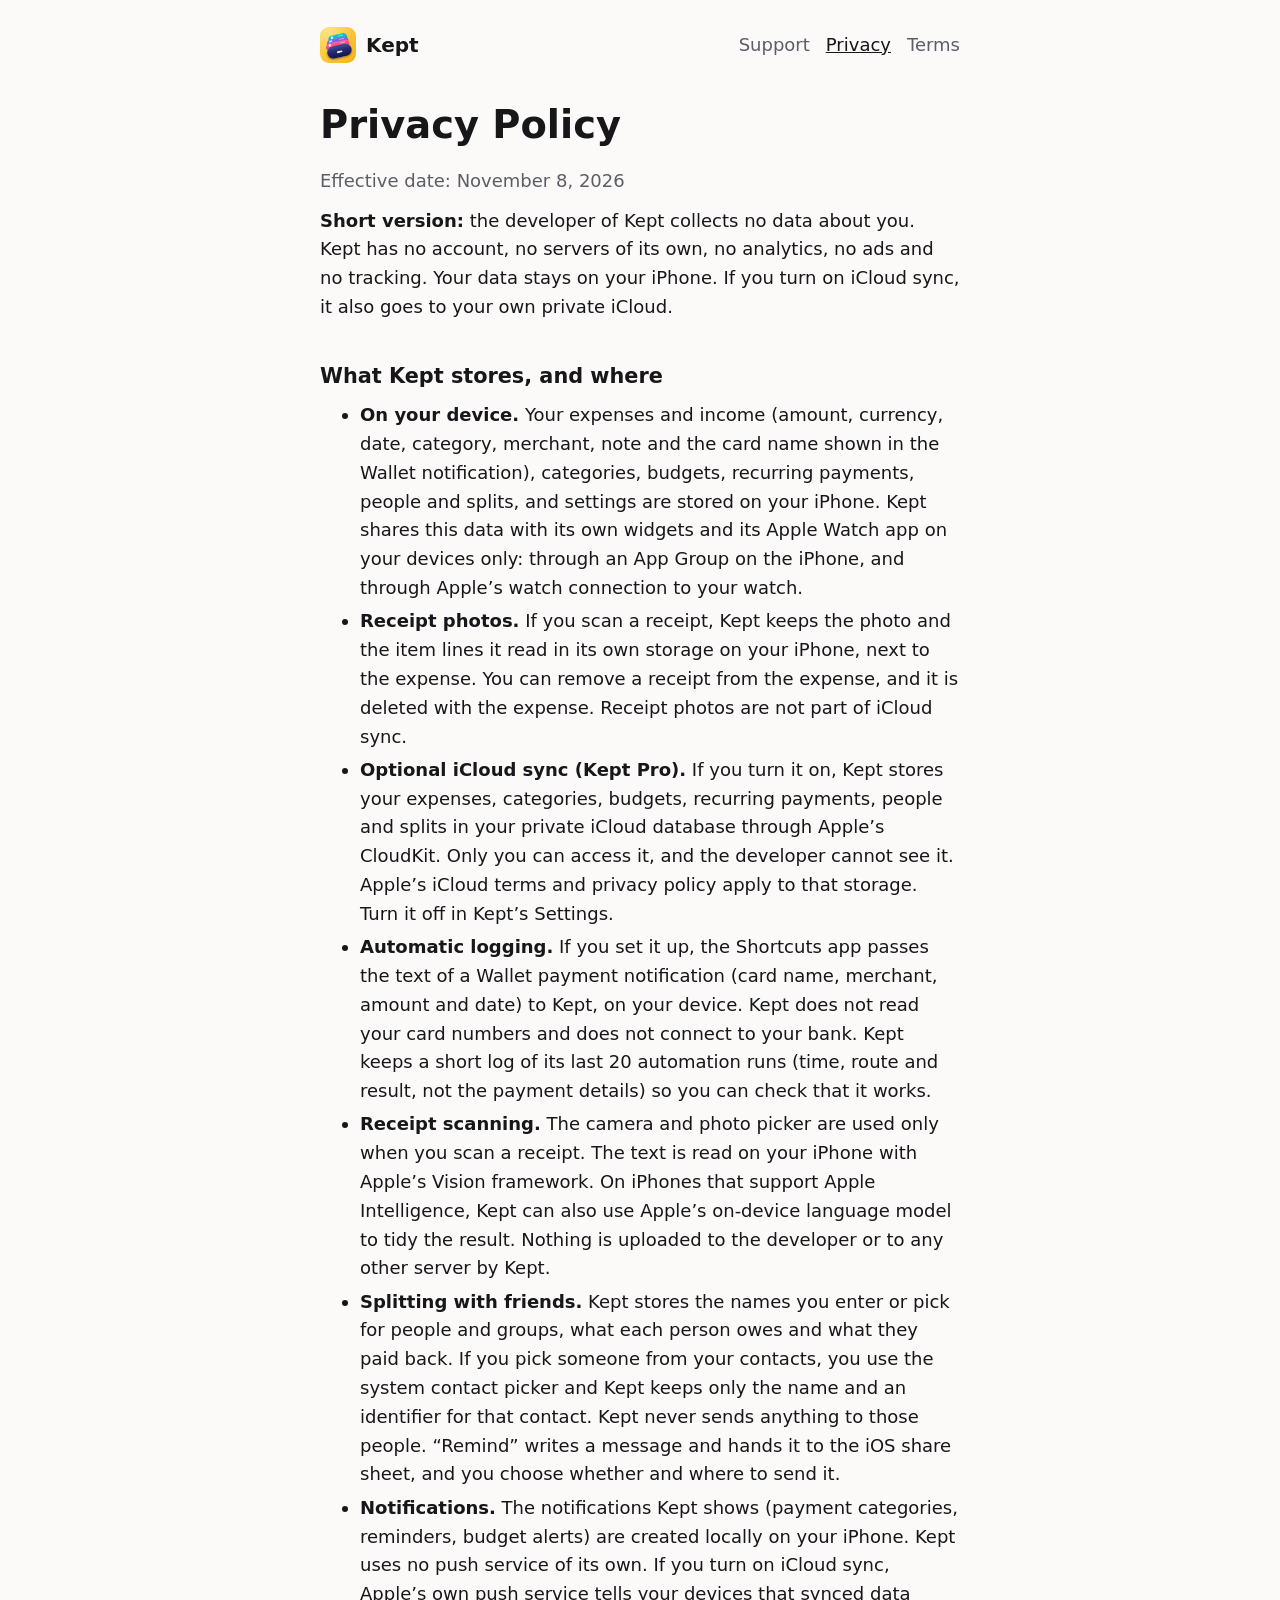
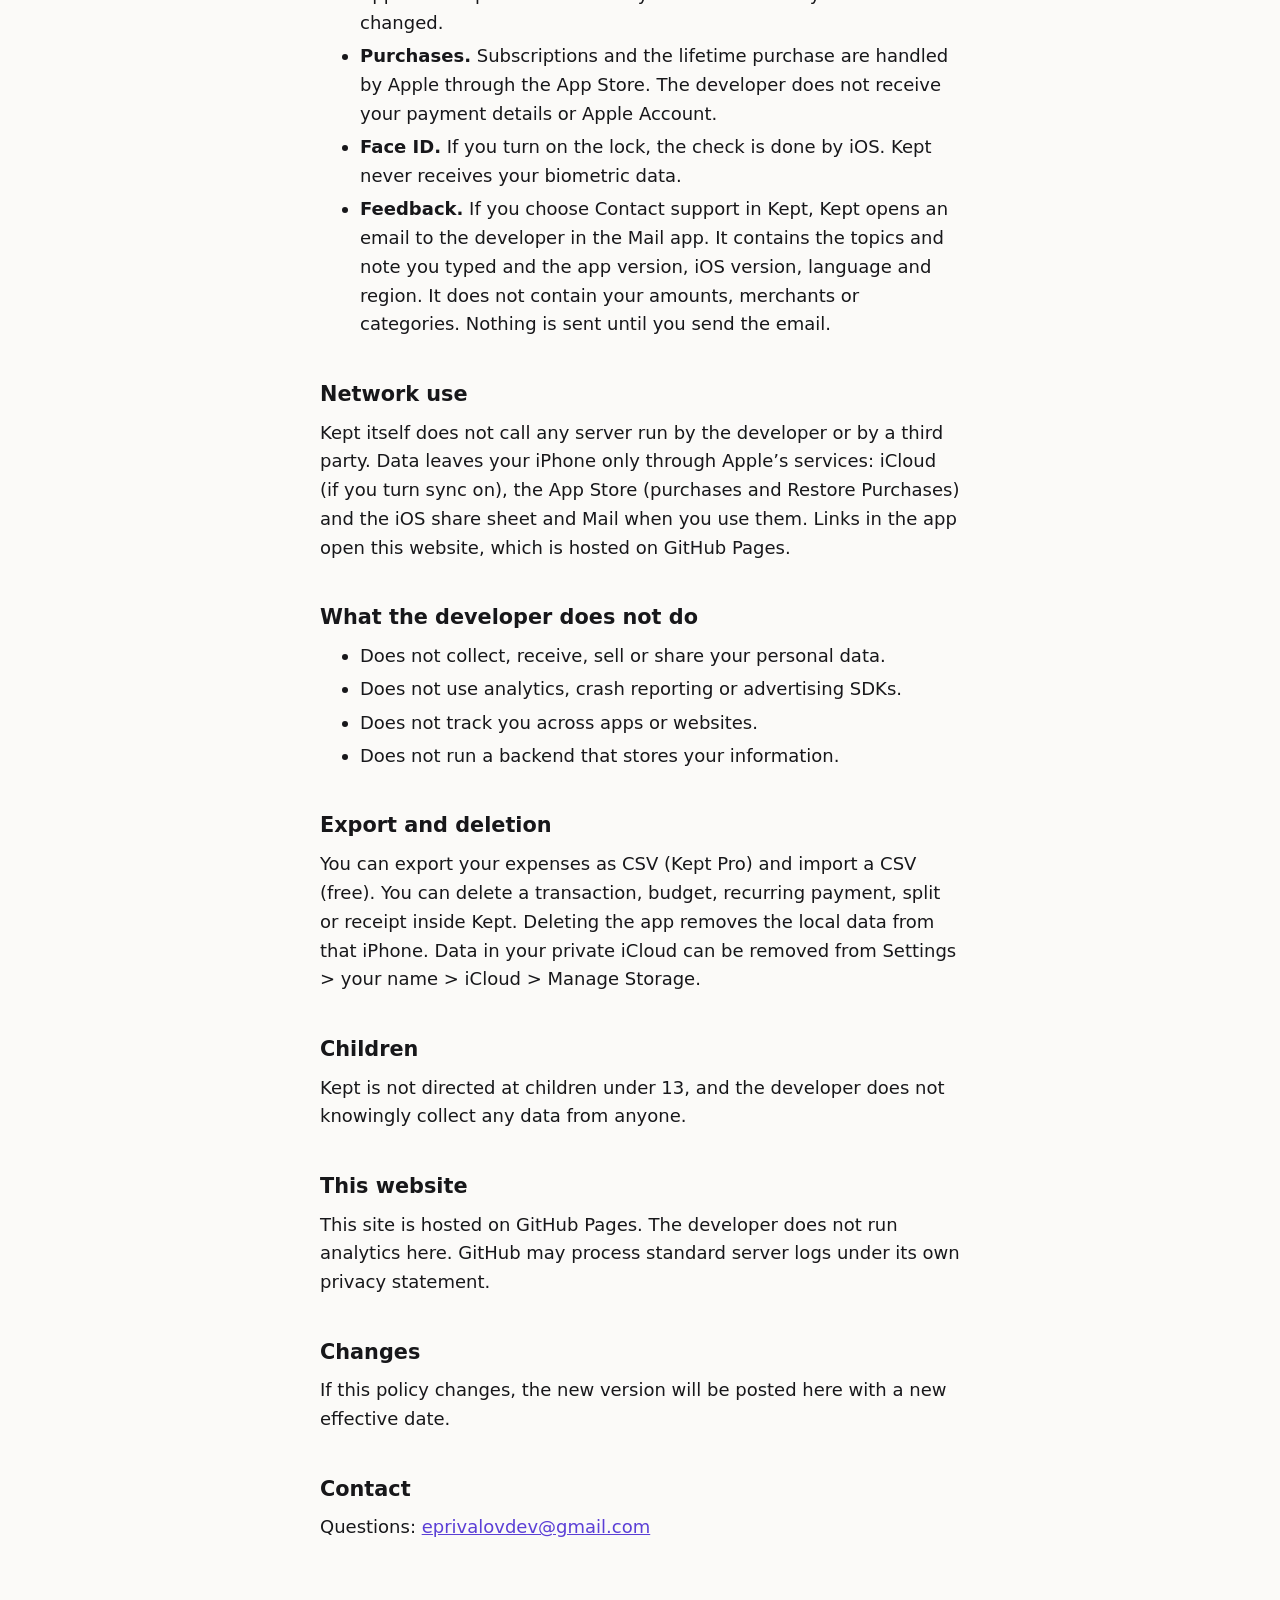
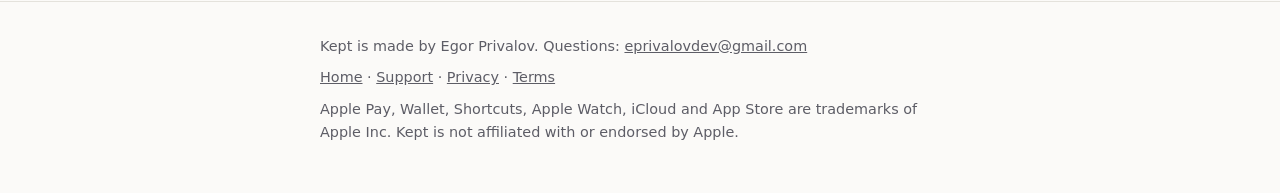
==== privacy.html @ 9fef3630 "Kept website: home, privacy policy, terms of use, support" ====
<!doctype html>
<html lang="en">
<head>
<meta charset="utf-8">
<meta name="viewport" content="width=device-width, initial-scale=1">
<meta name="color-scheme" content="light dark">
<title>Kept Privacy Policy</title>
<meta name="description" content="Kept has no account and no servers. Your data stays on your iPhone, and in your own iCloud only if you turn sync on.">
<link rel="icon" href="icon.png">
<link rel="stylesheet" href="style.css">
</head>
<body>
<a class="skip" href="#main">Skip to content</a>
<header class="site"><div class="wrap">
<a class="brand" href="index.html"><img src="icon.png" alt="" width="36" height="36">Kept</a>
<nav aria-label="Pages"><ul>
<li><a href="support.html">Support</a></li>
<li><a href="privacy.html" aria-current="page">Privacy</a></li>
<li><a href="terms.html">Terms</a></li>
</ul></nav>
</div></header>
<main id="main"><div class="wrap">
<h1>Privacy Policy</h1>
<p class="muted">Effective date: November 8, 2026</p>
<p><strong>Short version:</strong> the developer of Kept collects no data about you. Kept has no account, no servers of its own, no analytics, no ads and no tracking. Your data stays on your iPhone. If you turn on iCloud sync, it also goes to your own private iCloud.</p>

<h2>What Kept stores, and where</h2>
<ul>
<li><strong>On your device.</strong> Your expenses and income (amount, currency, date, category, merchant, note and the card name shown in the Wallet notification), categories, budgets, recurring payments, people and splits, and settings are stored on your iPhone. Kept shares this data with its own widgets and its Apple Watch app on your devices only: through an App Group on the iPhone, and through Apple&rsquo;s watch connection to your watch.</li>
<li><strong>Receipt photos.</strong> If you scan a receipt, Kept keeps the photo and the item lines it read in its own storage on your iPhone, next to the expense. You can remove a receipt from the expense, and it is deleted with the expense. Receipt photos are not part of iCloud sync.</li>
<li><strong>Optional iCloud sync (Kept Pro).</strong> If you turn it on, Kept stores your expenses, categories, budgets, recurring payments, people and splits in your private iCloud database through Apple&rsquo;s CloudKit. Only you can access it, and the developer cannot see it. Apple&rsquo;s iCloud terms and privacy policy apply to that storage. Turn it off in Kept&rsquo;s Settings.</li>
<li><strong>Automatic logging.</strong> If you set it up, the Shortcuts app passes the text of a Wallet payment notification (card name, merchant, amount and date) to Kept, on your device. Kept does not read your card numbers and does not connect to your bank. Kept keeps a short log of its last 20 automation runs (time, route and result, not the payment details) so you can check that it works.</li>
<li><strong>Receipt scanning.</strong> The camera and photo picker are used only when you scan a receipt. The text is read on your iPhone with Apple&rsquo;s Vision framework. On iPhones that support Apple Intelligence, Kept can also use Apple&rsquo;s on-device language model to tidy the result. Nothing is uploaded to the developer or to any other server by Kept.</li>
<li><strong>Splitting with friends.</strong> Kept stores the names you enter or pick for people and groups, what each person owes and what they paid back. If you pick someone from your contacts, you use the system contact picker and Kept keeps only the name and an identifier for that contact. Kept never sends anything to those people. &ldquo;Remind&rdquo; writes a message and hands it to the iOS share sheet, and you choose whether and where to send it.</li>
<li><strong>Notifications.</strong> The notifications Kept shows (payment categories, reminders, budget alerts) are created locally on your iPhone. Kept uses no push service of its own. If you turn on iCloud sync, Apple&rsquo;s own push service tells your devices that synced data changed.</li>
<li><strong>Purchases.</strong> Subscriptions and the lifetime purchase are handled by Apple through the App Store. The developer does not receive your payment details or Apple Account.</li>
<li><strong>Face ID.</strong> If you turn on the lock, the check is done by iOS. Kept never receives your biometric data.</li>
<li><strong>Feedback.</strong> If you choose Contact support in Kept, Kept opens an email to the developer in the Mail app. It contains the topics and note you typed and the app version, iOS version, language and region. It does not contain your amounts, merchants or categories. Nothing is sent until you send the email.</li>
</ul>

<h2>Network use</h2>
<p>Kept itself does not call any server run by the developer or by a third party. Data leaves your iPhone only through Apple&rsquo;s services: iCloud (if you turn sync on), the App Store (purchases and Restore Purchases) and the iOS share sheet and Mail when you use them. Links in the app open this website, which is hosted on GitHub Pages.</p>

<h2>What the developer does not do</h2>
<ul>
<li>Does not collect, receive, sell or share your personal data.</li>
<li>Does not use analytics, crash reporting or advertising SDKs.</li>
<li>Does not track you across apps or websites.</li>
<li>Does not run a backend that stores your information.</li>
</ul>

<h2>Export and deletion</h2>
<p>You can export your expenses as CSV (Kept Pro) and import a CSV (free). You can delete a transaction, budget, recurring payment, split or receipt inside Kept. Deleting the app removes the local data from that iPhone. Data in your private iCloud can be removed from Settings &gt; your name &gt; iCloud &gt; Manage Storage.</p>

<h2>Children</h2>
<p>Kept is not directed at children under 13, and the developer does not knowingly collect any data from anyone.</p>

<h2>This website</h2>
<p>This site is hosted on GitHub Pages. The developer does not run analytics here. GitHub may process standard server logs under its own privacy statement.</p>

<h2>Changes</h2>
<p>If this policy changes, the new version will be posted here with a new effective date.</p>

<h2>Contact</h2>
<p>Questions: <a href="mailto:eprivalovdev@gmail.com">eprivalovdev@gmail.com</a></p>
</div></main>
<footer><div class="wrap">
<p>Kept is made by Egor Privalov. Questions: <a href="mailto:eprivalovdev@gmail.com">eprivalovdev@gmail.com</a></p>
<p><a href="index.html">Home</a> · <a href="support.html">Support</a> · <a href="privacy.html">Privacy</a> · <a href="terms.html">Terms</a></p>
<p>Apple Pay, Wallet, Shortcuts, Apple Watch, iCloud and App Store are trademarks of Apple Inc. Kept is not affiliated with or endorsed by Apple.</p>
</div></footer>
</body>
</html>
---- style.css ----
:root{--bg:#fbfaf8;--fg:#17171a;--muted:#5d5d66;--card:#fff;--line:#e4e2dc;--accent:#5b3fd6;--accent-fg:#fff}
@media (prefers-color-scheme:dark){:root{--bg:#0b0b0d;--fg:#f2f2f4;--muted:#a3a3ad;--card:#16161a;--line:#2a2a31;--accent:#a794ff;--accent-fg:#0b0b0d}}
*{box-sizing:border-box}
html{-webkit-text-size-adjust:100%}
body{margin:0;background:var(--bg);color:var(--fg);font:17px/1.6 ui-rounded,"SF Pro Rounded",system-ui,-apple-system,"Segoe UI",sans-serif}
.wrap{max-width:42rem;margin:0 auto;padding:0 16px}
header.site{padding:20px 0 8px}
header.site .wrap{display:flex;flex-wrap:wrap;align-items:center;justify-content:space-between;gap:12px}
.brand{display:flex;align-items:center;gap:10px;font-weight:800;font-size:1.25rem;color:var(--fg);text-decoration:none}
.brand img{width:36px;height:36px;border-radius:9px}
nav ul{list-style:none;margin:0;padding:0;display:flex;flex-wrap:wrap;gap:4px 16px}
nav a{color:var(--muted);text-decoration:none;padding:6px 0;display:inline-block}
nav a:hover,nav a[aria-current="page"]{color:var(--fg);text-decoration:underline}
main{padding:24px 0 48px}
h1{font-size:2rem;line-height:1.2;font-weight:800;margin:0 0 .5em}
h2{font-size:1.3rem;line-height:1.3;margin:2em 0 .4em}
h3{font-size:1.05rem;margin:1.4em 0 .3em}
p,ul,ol{margin:.6em 0}
li{margin:.25em 0}
a{color:var(--accent)}
a:focus-visible,.badge:focus-visible{outline:3px solid var(--accent);outline-offset:3px;border-radius:6px}
.muted{color:var(--muted)}
.hero{text-align:center;padding:24px 0 8px}
.hero img{width:120px;height:120px;border-radius:27px;box-shadow:0 8px 28px rgba(0,0,0,.18)}
.hero h1{font-size:2.4rem;margin-top:20px}
.lead{font-size:1.2rem;color:var(--muted);max-width:30rem;margin:0 auto 24px}
.badge{display:inline-block;background:var(--fg);color:var(--bg);padding:12px 22px;border-radius:14px;font-weight:700;text-decoration:none}
.card{background:var(--card);border:1px solid var(--line);border-radius:16px;padding:4px 18px 14px;margin:16px 0}
.card h2{margin-top:.9em}
details{background:var(--card);border:1px solid var(--line);border-radius:14px;padding:0 16px;margin:10px 0}
summary{cursor:pointer;font-weight:700;padding:14px 0;min-height:44px}
details[open] summary{border-bottom:1px solid var(--line);margin-bottom:8px}
table{border-collapse:collapse;width:100%;margin:.8em 0}
th,td{text-align:left;padding:10px 8px;border-bottom:1px solid var(--line);vertical-align:top}
footer{border-top:1px solid var(--line);padding:24px 0 40px;color:var(--muted);font-size:.9rem}
footer a{color:var(--muted)}
.skip{position:absolute;left:-999px}
.skip:focus{left:16px;top:8px;background:var(--card);padding:8px 12px;border-radius:8px;z-index:9}
@media (min-width:640px){body{font-size:18px}h1{font-size:2.4rem}.hero h1{font-size:3rem}}
@media (prefers-reduced-motion:no-preference){a,.badge{transition:opacity .15s}.badge:hover{opacity:.85}}
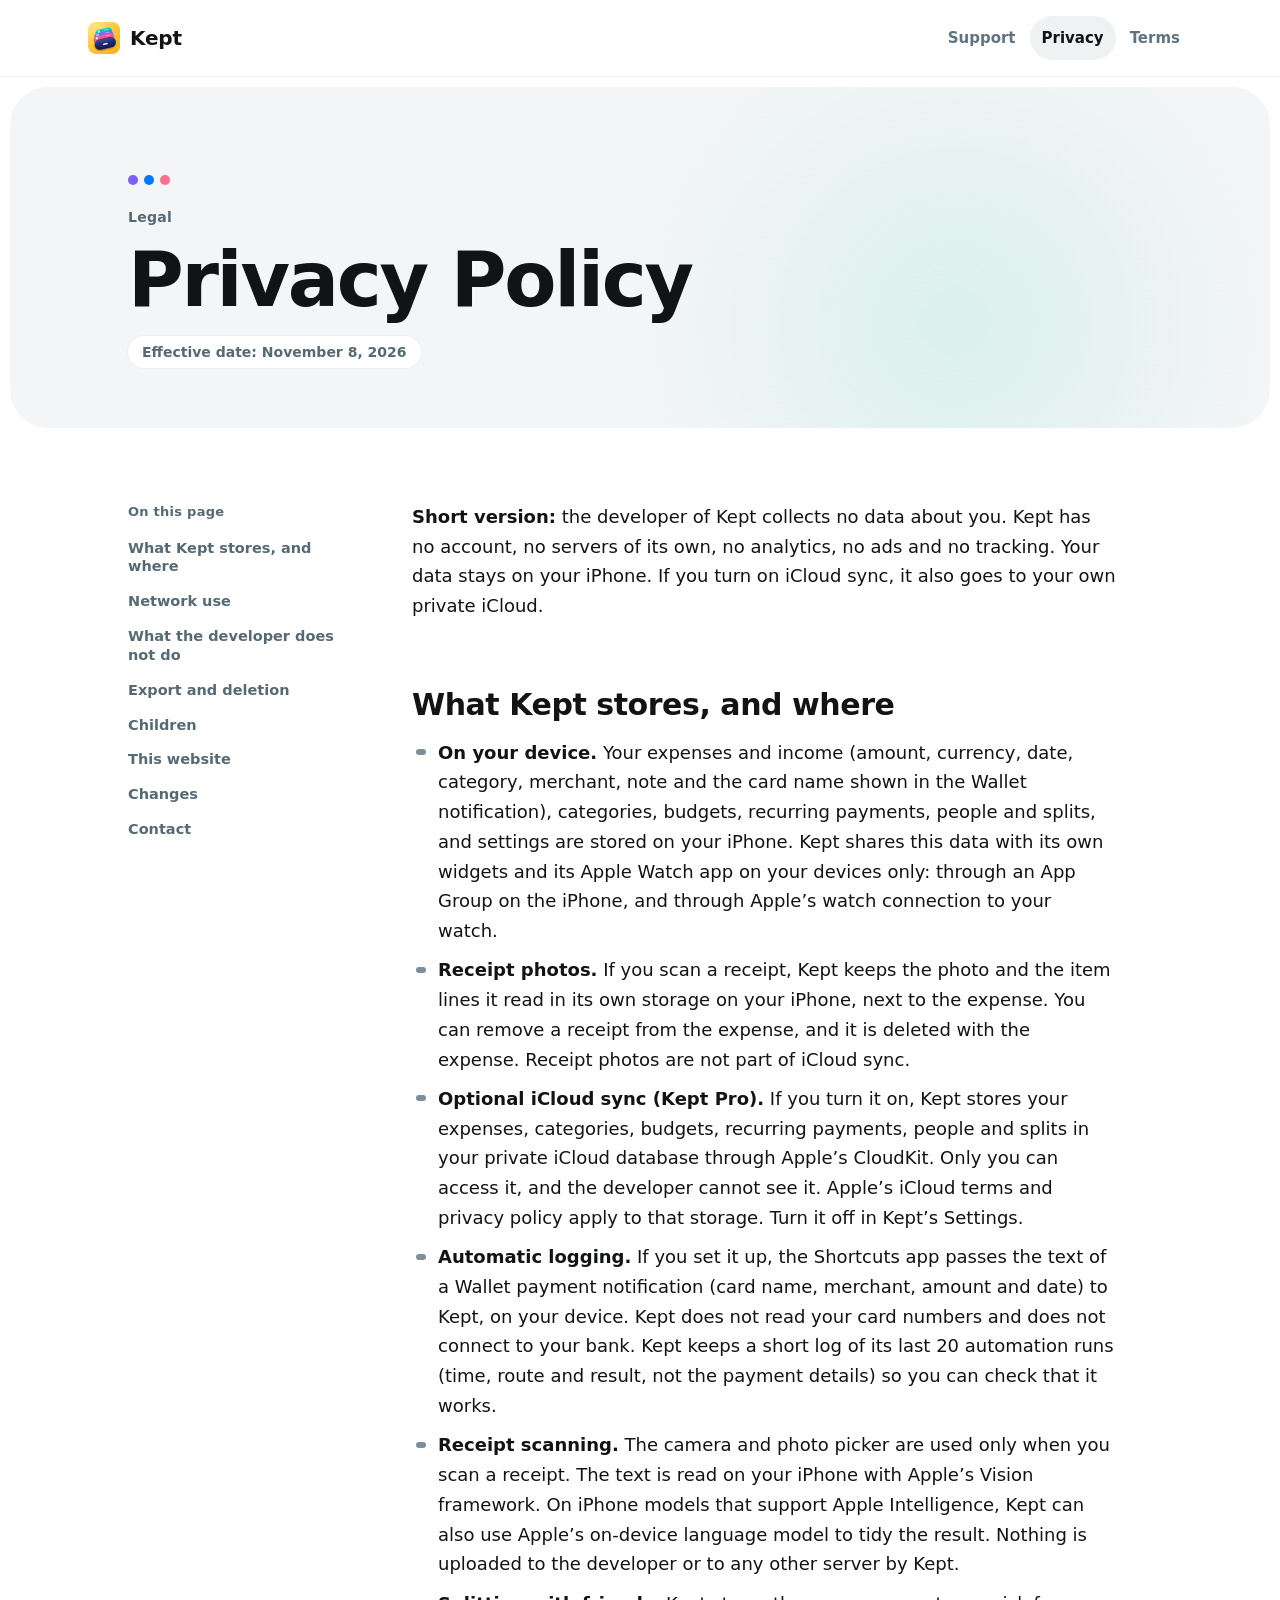
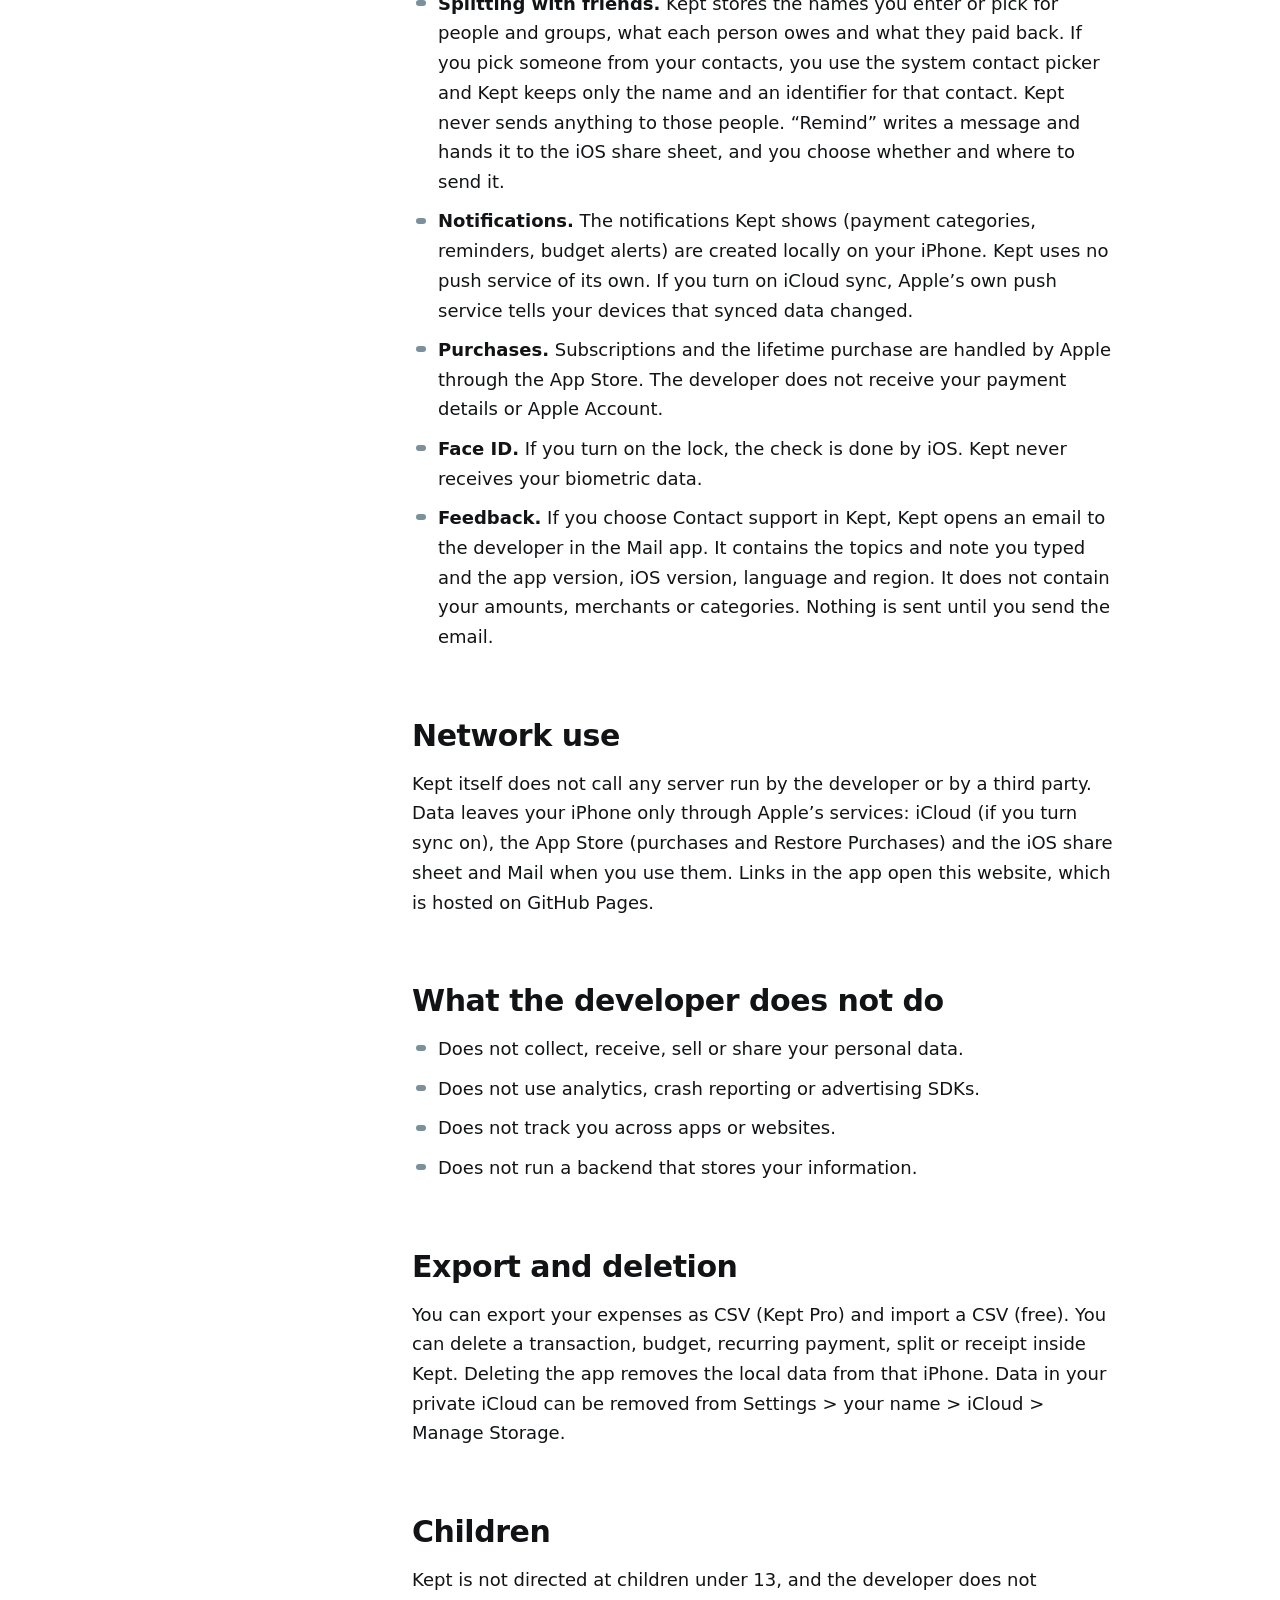
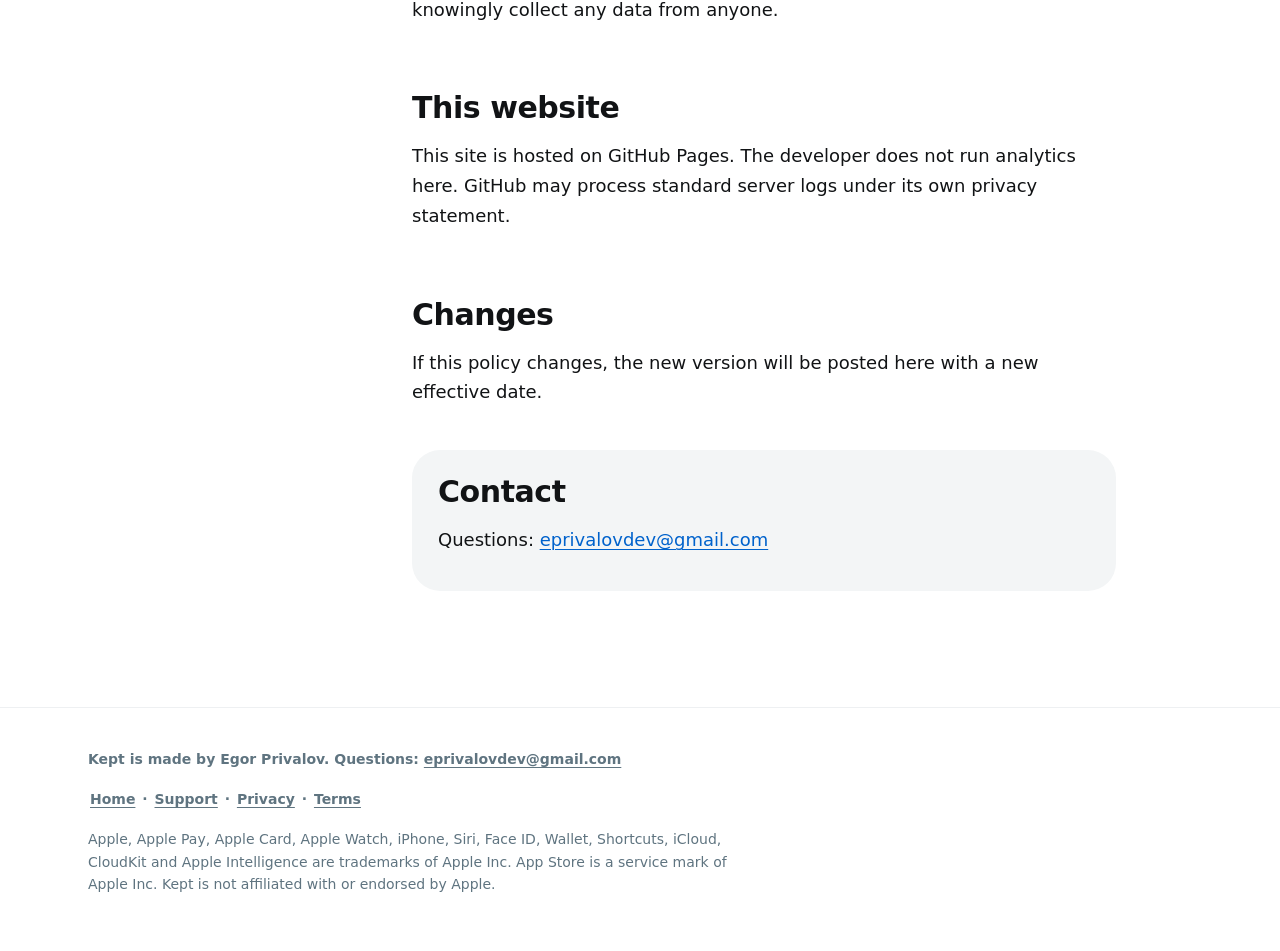
==== commit 9e8e738e: "Kept website v2: new home page (live demo phone, interactive chip field, morphing headline), restyle" ====
--- a/privacy.html
+++ b/privacy.html
@@ -4,33 +4,68 @@
 <meta charset="utf-8">
 <meta name="viewport" content="width=device-width, initial-scale=1">
 <meta name="color-scheme" content="light dark">
+<meta name="theme-color" content="#FFFFFF" media="(prefers-color-scheme: light)">
+<meta name="theme-color" content="#080A0B" media="(prefers-color-scheme: dark)">
 <title>Kept Privacy Policy</title>
 <meta name="description" content="Kept has no account and no servers. Your data stays on your iPhone, and in your own iCloud only if you turn sync on.">
-<link rel="icon" href="icon.png">
+<link rel="canonical" href="https://eprivalovdev.github.io/kept-app/privacy.html">
+<meta property="og:type" content="website">
+<meta property="og:site_name" content="Kept">
+<meta property="og:title" content="Kept Privacy Policy">
+<meta property="og:description" content="Kept has no account and no servers. Your data stays on your iPhone, and in your own iCloud only if you turn sync on.">
+<meta property="og:url" content="https://eprivalovdev.github.io/kept-app/privacy.html">
+<meta property="og:image" content="https://eprivalovdev.github.io/kept-app/og.jpg">
+<meta property="og:image:width" content="1200">
+<meta property="og:image:height" content="630">
+<meta property="og:image:alt" content="The Kept app icon and the words Pay. Tap. Kept. on a dark background with floating category chips.">
+<meta name="twitter:card" content="summary_large_image">
+<link rel="icon" href="img/icon/favicon-rounded-32.png" sizes="32x32" type="image/png">
+<link rel="icon" href="img/icon/favicon-rounded-64.png" sizes="64x64" type="image/png">
+<link rel="apple-touch-icon" href="img/icon/apple-touch-icon.png">
 <link rel="stylesheet" href="style.css">
 </head>
-<body>
+<body class="doc-page">
 <a class="skip" href="#main">Skip to content</a>
-<header class="site"><div class="wrap">
-<a class="brand" href="index.html"><img src="icon.png" alt="" width="36" height="36">Kept</a>
-<nav aria-label="Pages"><ul>
+<header class="site site-page">
+  <div class="wrap site-row">
+    <a class="brand" href="index.html"><picture><source srcset="img/icon/icon-dark-rounded-64.png" media="(prefers-color-scheme: dark)"><img src="img/icon/icon-rounded-64.png" alt="" width="32" height="32"></picture>Kept</a>
+    <nav aria-label="Pages"><ul>
 <li><a href="support.html">Support</a></li>
 <li><a href="privacy.html" aria-current="page">Privacy</a></li>
 <li><a href="terms.html">Terms</a></li>
 </ul></nav>
-</div></header>
-<main id="main"><div class="wrap">
-<h1>Privacy Policy</h1>
-<p class="muted">Effective date: November 8, 2026</p>
+  </div>
+</header>
+<main id="main">
+<div class="doc-head">
+  <div class="wrap">
+    <div class="doc-dots" aria-hidden="true"><i style="--c:#805FF8"></i><i style="--c:#007AFF"></i><i style="--c:#FD6F8E"></i></div>
+    <p class="eyebrow">Legal</p>
+    <h1>Privacy Policy</h1>
+<p class="doc-meta">Effective date: November 8, 2026</p>
+  </div>
+</div>
+<div class="wrap doc-body">
+<nav class="toc" aria-label="On this page"><p>On this page</p><ol>
+<li><a href="#what-kept-stores-and-where">What Kept stores, and where</a></li>
+<li><a href="#network-use">Network use</a></li>
+<li><a href="#what-the-developer-does-not-do">What the developer does not do</a></li>
+<li><a href="#export-and-deletion">Export and deletion</a></li>
+<li><a href="#children">Children</a></li>
+<li><a href="#this-website">This website</a></li>
+<li><a href="#changes">Changes</a></li>
+<li><a href="#contact">Contact</a></li>
+</ol></nav>
+<article class="doc">
 <p><strong>Short version:</strong> the developer of Kept collects no data about you. Kept has no account, no servers of its own, no analytics, no ads and no tracking. Your data stays on your iPhone. If you turn on iCloud sync, it also goes to your own private iCloud.</p>
 
-<h2>What Kept stores, and where</h2>
+<h2 id="what-kept-stores-and-where">What Kept stores, and where</h2>
 <ul>
 <li><strong>On your device.</strong> Your expenses and income (amount, currency, date, category, merchant, note and the card name shown in the Wallet notification), categories, budgets, recurring payments, people and splits, and settings are stored on your iPhone. Kept shares this data with its own widgets and its Apple Watch app on your devices only: through an App Group on the iPhone, and through Apple&rsquo;s watch connection to your watch.</li>
 <li><strong>Receipt photos.</strong> If you scan a receipt, Kept keeps the photo and the item lines it read in its own storage on your iPhone, next to the expense. You can remove a receipt from the expense, and it is deleted with the expense. Receipt photos are not part of iCloud sync.</li>
 <li><strong>Optional iCloud sync (Kept Pro).</strong> If you turn it on, Kept stores your expenses, categories, budgets, recurring payments, people and splits in your private iCloud database through Apple&rsquo;s CloudKit. Only you can access it, and the developer cannot see it. Apple&rsquo;s iCloud terms and privacy policy apply to that storage. Turn it off in Kept&rsquo;s Settings.</li>
 <li><strong>Automatic logging.</strong> If you set it up, the Shortcuts app passes the text of a Wallet payment notification (card name, merchant, amount and date) to Kept, on your device. Kept does not read your card numbers and does not connect to your bank. Kept keeps a short log of its last 20 automation runs (time, route and result, not the payment details) so you can check that it works.</li>
-<li><strong>Receipt scanning.</strong> The camera and photo picker are used only when you scan a receipt. The text is read on your iPhone with Apple&rsquo;s Vision framework. On iPhones that support Apple Intelligence, Kept can also use Apple&rsquo;s on-device language model to tidy the result. Nothing is uploaded to the developer or to any other server by Kept.</li>
+<li><strong>Receipt scanning.</strong> The camera and photo picker are used only when you scan a receipt. The text is read on your iPhone with Apple&rsquo;s Vision framework. On iPhone models that support Apple Intelligence, Kept can also use Apple&rsquo;s on-device language model to tidy the result. Nothing is uploaded to the developer or to any other server by Kept.</li>
 <li><strong>Splitting with friends.</strong> Kept stores the names you enter or pick for people and groups, what each person owes and what they paid back. If you pick someone from your contacts, you use the system contact picker and Kept keeps only the name and an identifier for that contact. Kept never sends anything to those people. &ldquo;Remind&rdquo; writes a message and hands it to the iOS share sheet, and you choose whether and where to send it.</li>
 <li><strong>Notifications.</strong> The notifications Kept shows (payment categories, reminders, budget alerts) are created locally on your iPhone. Kept uses no push service of its own. If you turn on iCloud sync, Apple&rsquo;s own push service tells your devices that synced data changed.</li>
 <li><strong>Purchases.</strong> Subscriptions and the lifetime purchase are handled by Apple through the App Store. The developer does not receive your payment details or Apple Account.</li>
@@ -38,10 +73,10 @@
 <li><strong>Feedback.</strong> If you choose Contact support in Kept, Kept opens an email to the developer in the Mail app. It contains the topics and note you typed and the app version, iOS version, language and region. It does not contain your amounts, merchants or categories. Nothing is sent until you send the email.</li>
 </ul>
 
-<h2>Network use</h2>
+<h2 id="network-use">Network use</h2>
 <p>Kept itself does not call any server run by the developer or by a third party. Data leaves your iPhone only through Apple&rsquo;s services: iCloud (if you turn sync on), the App Store (purchases and Restore Purchases) and the iOS share sheet and Mail when you use them. Links in the app open this website, which is hosted on GitHub Pages.</p>
 
-<h2>What the developer does not do</h2>
+<h2 id="what-the-developer-does-not-do">What the developer does not do</h2>
 <ul>
 <li>Does not collect, receive, sell or share your personal data.</li>
 <li>Does not use analytics, crash reporting or advertising SDKs.</li>
@@ -49,25 +84,31 @@
 <li>Does not run a backend that stores your information.</li>
 </ul>
 
-<h2>Export and deletion</h2>
+<h2 id="export-and-deletion">Export and deletion</h2>
 <p>You can export your expenses as CSV (Kept Pro) and import a CSV (free). You can delete a transaction, budget, recurring payment, split or receipt inside Kept. Deleting the app removes the local data from that iPhone. Data in your private iCloud can be removed from Settings &gt; your name &gt; iCloud &gt; Manage Storage.</p>
 
-<h2>Children</h2>
+<h2 id="children">Children</h2>
 <p>Kept is not directed at children under 13, and the developer does not knowingly collect any data from anyone.</p>
 
-<h2>This website</h2>
+<h2 id="this-website">This website</h2>
 <p>This site is hosted on GitHub Pages. The developer does not run analytics here. GitHub may process standard server logs under its own privacy statement.</p>
 
-<h2>Changes</h2>
+<h2 id="changes">Changes</h2>
 <p>If this policy changes, the new version will be posted here with a new effective date.</p>
 
-<h2>Contact</h2>
+<section class="doc-contact" aria-labelledby="contact">
+<h2 id="contact">Contact</h2>
 <p>Questions: <a href="mailto:eprivalovdev@gmail.com">eprivalovdev@gmail.com</a></p>
-</div></main>
-<footer><div class="wrap">
-<p>Kept is made by Egor Privalov. Questions: <a href="mailto:eprivalovdev@gmail.com">eprivalovdev@gmail.com</a></p>
-<p><a href="index.html">Home</a> · <a href="support.html">Support</a> · <a href="privacy.html">Privacy</a> · <a href="terms.html">Terms</a></p>
-<p>Apple Pay, Wallet, Shortcuts, Apple Watch, iCloud and App Store are trademarks of Apple Inc. Kept is not affiliated with or endorsed by Apple.</p>
-</div></footer>
+</section>
+</article>
+</div>
+</main>
+<footer class="site-foot">
+  <div class="wrap">
+    <p>Kept is made by Egor Privalov. Questions: <a href="mailto:eprivalovdev@gmail.com">eprivalovdev@gmail.com</a></p>
+    <p class="foot-links"><a href="index.html">Home</a> · <a href="support.html">Support</a> · <a href="privacy.html">Privacy</a> · <a href="terms.html">Terms</a></p>
+    <p class="tm">Apple, Apple Pay, Apple Card, Apple Watch, iPhone, Siri, Face ID, Wallet, Shortcuts, iCloud, CloudKit and Apple Intelligence are trademarks of Apple Inc. App Store is a service mark of Apple Inc. Kept is not affiliated with or endorsed by Apple.</p>
+  </div>
+</footer>
 </body>
 </html>
--- a/style.css
+++ b/style.css
@@ -1,40 +1,732 @@
-:root{--bg:#fbfaf8;--fg:#17171a;--muted:#5d5d66;--card:#fff;--line:#e4e2dc;--accent:#5b3fd6;--accent-fg:#fff}
-@media (prefers-color-scheme:dark){:root{--bg:#0b0b0d;--fg:#f2f2f4;--muted:#a3a3ad;--card:#16161a;--line:#2a2a31;--accent:#a794ff;--accent-fg:#0b0b0d}}
-*{box-sizing:border-box}
-html{-webkit-text-size-adjust:100%}
-body{margin:0;background:var(--bg);color:var(--fg);font:17px/1.6 ui-rounded,"SF Pro Rounded",system-ui,-apple-system,"Segoe UI",sans-serif}
-.wrap{max-width:42rem;margin:0 auto;padding:0 16px}
-header.site{padding:20px 0 8px}
-header.site .wrap{display:flex;flex-wrap:wrap;align-items:center;justify-content:space-between;gap:12px}
-.brand{display:flex;align-items:center;gap:10px;font-weight:800;font-size:1.25rem;color:var(--fg);text-decoration:none}
-.brand img{width:36px;height:36px;border-radius:9px}
-nav ul{list-style:none;margin:0;padding:0;display:flex;flex-wrap:wrap;gap:4px 16px}
-nav a{color:var(--muted);text-decoration:none;padding:6px 0;display:inline-block}
-nav a:hover,nav a[aria-current="page"]{color:var(--fg);text-decoration:underline}
-main{padding:24px 0 48px}
-h1{font-size:2rem;line-height:1.2;font-weight:800;margin:0 0 .5em}
-h2{font-size:1.3rem;line-height:1.3;margin:2em 0 .4em}
-h3{font-size:1.05rem;margin:1.4em 0 .3em}
-p,ul,ol{margin:.6em 0}
-li{margin:.25em 0}
-a{color:var(--accent)}
-a:focus-visible,.badge:focus-visible{outline:3px solid var(--accent);outline-offset:3px;border-radius:6px}
-.muted{color:var(--muted)}
-.hero{text-align:center;padding:24px 0 8px}
-.hero img{width:120px;height:120px;border-radius:27px;box-shadow:0 8px 28px rgba(0,0,0,.18)}
-.hero h1{font-size:2.4rem;margin-top:20px}
-.lead{font-size:1.2rem;color:var(--muted);max-width:30rem;margin:0 auto 24px}
-.badge{display:inline-block;background:var(--fg);color:var(--bg);padding:12px 22px;border-radius:14px;font-weight:700;text-decoration:none}
-.card{background:var(--card);border:1px solid var(--line);border-radius:16px;padding:4px 18px 14px;margin:16px 0}
-.card h2{margin-top:.9em}
-details{background:var(--card);border:1px solid var(--line);border-radius:14px;padding:0 16px;margin:10px 0}
-summary{cursor:pointer;font-weight:700;padding:14px 0;min-height:44px}
-details[open] summary{border-bottom:1px solid var(--line);margin-bottom:8px}
-table{border-collapse:collapse;width:100%;margin:.8em 0}
-th,td{text-align:left;padding:10px 8px;border-bottom:1px solid var(--line);vertical-align:top}
-footer{border-top:1px solid var(--line);padding:24px 0 40px;color:var(--muted);font-size:.9rem}
-footer a{color:var(--muted)}
-.skip{position:absolute;left:-999px}
-.skip:focus{left:16px;top:8px;background:var(--card);padding:8px 12px;border-radius:8px;z-index:9}
-@media (min-width:640px){body{font-size:18px}h1{font-size:2.4rem}.hero h1{font-size:3rem}}
-@media (prefers-reduced-motion:no-preference){a,.badge{transition:opacity .15s}.badge:hover{opacity:.85}}
+/* Kept website: one stylesheet for the home page and the Support, Privacy and Terms pages.
+   Tokens are Kept's own (Shared/DesignSystem/Colors.swift), springs are the app's (Motion.swift) sampled into linear().
+   Only transform and opacity ever animate. Everything inside a .ui block is drawn in iPhone points and scaled as one.
+   Web-only AA adjustments (not brand colours): links #0062CC, income text #007A49, secondary text on tinted cards #566A75,
+   idle segment labels #4E616C (light mode). The app hex stays for fills, bars, dots and big numbers. */
+
+:root {
+  --rounded: ui-rounded, "SF Pro Rounded", system-ui, -apple-system, sans-serif;
+  --system: system-ui, -apple-system, sans-serif;
+
+  --bg: #FFFFFF;
+  --bg-soft: #F8FAFA;
+  --panel: #F3F5F6;
+  --surface: #FFFFFF;
+  --surface-muted: rgb(123 144 154 / .12);
+  --surface-raised: #FFFFFF;
+  --separator: rgb(123 144 154 / .22);
+  --hairline: #EEF0F2;
+  --text: #111315;
+  --text-2: #5F7480;
+  --text-2p: #566A75; /* secondary text on the tinted #F3F5F6 cards: 5.2:1 (the app's #5F7480 is 4.47 there) */
+  --seg-off: #4E616C; /* idle segment label on the muted track: 5.3:1 */
+  --quiet: #7B909A;
+  --income: #007A49;
+  --income-ui: #008F55;
+  --warning: #946500;
+  --accent: #007AFF;
+  --accent-text: #0062CC;
+  --btn-bg: #111315;
+  --btn-fg: #FFFFFF;
+  --btn-off-bg: #EEF0F2;
+  --btn-off-fg: rgb(123 144 154 / .8);
+  --soft-pill: rgb(123 144 154 / .12);
+  --banner: #F4F5F7; /* opaque: rows under a notification or a menu never show through */
+  --ink: #080C0F;
+  --ahead-a: #FFB340;
+  --ahead-b: #FF8A00;
+  --ok-a: #B3D7FF;
+  --ok-b: #007AFF;
+  --card-shadow: 0 4px 14px rgb(123 144 154 / .10);
+  --float-shadow: 0 10px 24px rgb(0 0 0 / .18);
+  --ui-shadow: 0 1px 2px rgb(17 19 21 / .04), 0 12px 32px rgb(17 19 21 / .08);
+
+  --gutter: clamp(20px, 5vw, 48px);
+  --tray: 38px;
+  --hl-ink: #E5F2FF; /* the hero headline: the app's dark-mode text on ink */
+
+  /* Motion.Spring.onScreen (576 / 40): most UI moves. ~1 % overshoot */
+  --ease-on: linear(0.000, 0.056, 0.181, 0.332, 0.480, 0.613, 0.724, 0.812, 0.878, 0.926, 0.959, 0.982, 0.995, 1.003, 1.007, 1.009, 1.009, 1.008, 1.006, 1.005, 1.004, 1.003, 1.002, 1.001, 1.000);
+  --dur-on: 370ms;
+  /* Motion.Spring.navigation (1000 / 100, mass 2): trays and big containers, no overshoot */
+  --ease-nav: linear(0.000, 0.088, 0.253, 0.417, 0.557, 0.669, 0.754, 0.819, 0.866, 0.902, 0.928, 0.947, 0.961, 0.972, 0.979, 0.985, 0.989, 0.992, 0.994, 0.996, 0.997, 0.998, 0.998, 0.999, 1.000);
+  --dur-nav: 540ms;
+}
+@supports not (transition-timing-function: linear(0, 1)) {
+  /* the same springs as cubic-béziers fitted to the curves */
+  :root { --ease-on: cubic-bezier(0.320, 0.639, 0.069, 1.119); --ease-nav: cubic-bezier(0.247, 0.614, 0.066, 1.049); }
+}
+
+@media (prefers-color-scheme: dark) {
+  :root {
+    --bg: #080A0B;
+    --bg-soft: #080A0B;
+    --panel: #0F1417;
+    --surface: #1B2023;
+    --surface-raised: #2E363B;
+    --surface-muted: rgb(123 144 154 / .14);
+    --hairline: rgb(255 255 255 / .10);
+    --text: #E5F2FF;
+    --text-2: #8FA3AD;
+    --text-2p: #8FA3AD;
+    --seg-off: #9DB0B9;
+    --quiet: #8FA3AD;
+    --income: #00C978;
+    --income-ui: #00C978;
+    --warning: #FFB800;
+    --accent-text: #3D9BFF;
+    --btn-bg: #FFFFFF;
+    --btn-fg: #111315;
+    --btn-off-bg: #2E363B;
+    --btn-off-fg: rgb(229 242 255 / .4);
+    --soft-pill: rgb(123 144 154 / .20);
+    --banner: #282C30;
+    --ahead-a: #FFC44D;
+    --ahead-b: #FF9F1A;
+    --ok-a: #1B4F8A;
+    --card-shadow: none;
+    --ui-shadow: 0 0 0 1px rgb(255 255 255 / .04), 0 16px 40px rgb(0 0 0 / .5);
+  }
+}
+
+/* ---------- base ---------- */
+*, *::before, *::after { box-sizing: border-box; }
+[hidden] { display: none !important; }
+html { -webkit-text-size-adjust: 100%; scroll-behavior: smooth; }
+@media (prefers-reduced-motion: reduce) { html { scroll-behavior: auto; } }
+body {
+  margin: 0;
+  background: var(--bg);
+  color: var(--text);
+  font: 500 17px/1.5 var(--rounded);
+  -webkit-font-smoothing: antialiased;
+  text-rendering: optimizeLegibility;
+}
+img, svg { display: block; }
+a { color: var(--accent-text); text-underline-offset: .18em; text-decoration-thickness: .08em; }
+h1, h2, h3, p, ul, ol { margin: 0; }
+button { font: inherit; }
+.wrap { width: 100%; max-width: 1200px; margin: 0 auto; padding-inline: var(--gutter); }
+.num { font-variant-numeric: tabular-nums; }
+.vh { position: absolute !important; width: 1px; height: 1px; overflow: hidden; clip: rect(0 0 0 0); clip-path: inset(50%); white-space: nowrap; }
+:focus-visible { outline: 3px solid var(--accent); outline-offset: 3px; border-radius: 10px; }
+.hero :focus-visible, .site-over :focus-visible { outline-color: #FFFFFF; }
+
+/* notification icon: the app icon, its dark variant in dark mode */
+.ni { background: url("img/icon/icon-128.jpg") center / cover; background-image: image-set(url("img/icon/icon-128.avif") type("image/avif"), url("img/icon/icon-128.jpg") type("image/jpeg")); }
+@media (prefers-color-scheme: dark) {
+  .ni { background-image: url("img/icon/icon-dark-128.jpg"); background-image: image-set(url("img/icon/icon-dark-128.avif") type("image/avif"), url("img/icon/icon-dark-128.jpg") type("image/jpeg")); }
+}
+
+.skip { position: absolute; left: 16px; top: -100px; z-index: 100; background: var(--surface); color: var(--text); padding: 10px 16px; border-radius: 999px; font-weight: 700; text-decoration: none; box-shadow: var(--float-shadow); }
+.skip:focus { top: 12px; }
+
+/* ---------- buttons ---------- */
+.capsule {
+  display: inline-flex; align-items: center; justify-content: center;
+  min-height: 54px; padding: 0 28px; border-radius: 999px;
+  font: 700 17px/1.2 var(--rounded); text-decoration: none; letter-spacing: -.005em;
+  transition: transform var(--dur-on) var(--ease-on);
+}
+.capsule:hover { transform: scale(1.025); }
+.capsule:active { transform: scale(.97); transition-duration: 120ms; }
+.capsule-light { background: #fff; color: #111315; }
+.capsule-ink { background: var(--btn-bg); color: var(--btn-fg); }
+
+.pp {
+  position: relative; width: 44px; height: 44px; flex: none;
+  display: grid; place-items: center;
+  border: 0; padding: 0; background: none; cursor: pointer; color: inherit;
+  -webkit-tap-highlight-color: transparent;
+}
+.pp::before { content: ""; position: absolute; inset: 4px; border-radius: 50%; background: var(--surface-muted); transition: transform var(--dur-on) var(--ease-on); }
+.pp:active::before { transform: scale(.9); }
+.pp svg { position: relative; width: 18px; height: 18px; fill: currentColor; }
+.pp > svg { grid-area: 1 / 1; transition: opacity 180ms ease, transform var(--dur-on) var(--ease-on); }
+.pp .i-play, .pp .i-replay { opacity: 0; transform: scale(.6) rotate(-40deg); }
+.pp[data-paused="true"] .i-pause, .pp[data-state="paused"] .i-pause, .pp[data-state="done"] .i-pause { opacity: 0; transform: scale(.6) rotate(40deg); }
+.pp[data-paused="true"] .i-play, .pp[data-state="paused"] .i-play, .pp[data-state="done"] .i-replay { opacity: 1; transform: none; }
+.pp:focus-visible { outline-offset: 0; border-radius: 50%; }
+.pp-dark { color: #fff; }
+.pp-dark::before { background: rgb(255 255 255 / .14); }
+.pp-panel { position: absolute; right: 12px; bottom: 12px; color: var(--text); z-index: 3; }
+.pp-panel::before { background: var(--surface); box-shadow: 0 0 0 1px var(--hairline), var(--card-shadow); }
+
+/* ---------- site header ---------- */
+.site-row { display: flex; align-items: center; justify-content: space-between; gap: 12px; min-height: 76px; }
+.brand { display: inline-flex; align-items: center; gap: 10px; min-height: 44px; text-decoration: none; font-weight: 800; font-size: 20px; letter-spacing: -.01em; color: inherit; }
+.brand img { width: 32px; height: 32px; }
+header.site ul { list-style: none; padding: 0; display: flex; gap: 2px; }
+header.site nav a { display: inline-flex; align-items: center; min-height: 44px; padding: 0 12px; text-decoration: none; font-weight: 700; font-size: 15px; border-radius: 22px; }
+/* on the dark hero */
+.site-over { position: absolute; inset: 0 0 auto; z-index: 5; color: #fff; }
+.site-over nav a { color: rgb(255 255 255 / .74); }
+.site-over nav a:hover { color: #fff; }
+/* on Support, Privacy and Terms */
+.site-page { color: var(--text); }
+.site-page nav a { color: var(--text-2); transition: color 200ms ease, background-color 200ms ease; }
+.site-page nav a:hover { color: var(--text); }
+.site-page nav a[aria-current="page"] { color: var(--text); background: var(--soft-pill); }
+
+/* ---------- floating section bar (echo of the app's floating tab bar) ---------- */
+.fbar { display: none; }
+@media (min-width: 900px) {
+  .fbar {
+    position: fixed; top: 14px; left: 50%; z-index: 50;
+    display: flex; align-items: center; gap: 6px; height: 56px; padding: 0 8px 0 14px;
+    border-radius: 28px; background: var(--surface);
+    box-shadow: 0 0 0 1px var(--hairline), var(--float-shadow);
+    transform: translate(-50%, -84px); opacity: 0; visibility: hidden;
+    transition: transform var(--dur-nav) var(--ease-nav), opacity 240ms ease, visibility 0s linear var(--dur-nav);
+  }
+  .fbar.show { transform: translate(-50%, 0); opacity: 1; visibility: visible; transition-delay: 0s; }
+}
+.fbar-brand { display: inline-flex; align-items: center; gap: 8px; padding: 0 10px 0 0; font-weight: 800; font-size: 17px; color: var(--text); text-decoration: none; }
+.fbar-brand img { width: 28px; height: 28px; }
+.fbar-links { position: relative; display: flex; }
+.fbar-links a { position: relative; z-index: 1; display: inline-flex; align-items: center; height: 40px; padding: 0 15px; border-radius: 20px; color: var(--text-2); font-weight: 700; font-size: 15px; text-decoration: none; transition: color 200ms ease; }
+.fbar-links a:hover, .fbar-links a[aria-current] { color: var(--text); }
+.fbar-pill { position: absolute; left: 0; top: 0; width: 0; height: 40px; opacity: 0; transition: opacity 200ms ease; }
+.fbar-pill.on { opacity: 1; }
+.fbar-pill i { position: absolute; top: 0; left: 0; height: 40px; background: #F0F2F3; transition: transform var(--dur-on) var(--ease-on); } /* opaque twin of the soft pill, so the three pieces never double up where they meet */
+@media (prefers-color-scheme: dark) { .fbar-pill i { background: #2E363B; } }
+.fbar-pill i:nth-child(1) { width: 20px; border-radius: 20px 0 0 20px; }
+.fbar-pill i:nth-child(2) { width: 1px; transform-origin: 0 0; }
+.fbar-pill i:nth-child(3) { width: 20px; border-radius: 0 20px 20px 0; }
+.fbar-cta { display: inline-flex; align-items: center; height: 40px; padding: 0 18px; margin-left: 4px; border-radius: 20px; background: var(--btn-bg); color: var(--btn-fg); font-weight: 700; font-size: 15px; text-decoration: none; transition: transform var(--dur-on) var(--ease-on); }
+.fbar-cta:hover { transform: scale(1.04); }
+
+/* ---------- hero ---------- */
+/* Three layouts, one markup (the headline and its type are variant B's):
+   phones   (< 700):   eyebrow, the headline in three rows ("Your" / [disc] word, / "kept."), promise, capsule, then the phone;
+   tablets  (700-959): the headline in two rows across the top, promise and capsule on the left, the phone on the right,
+                       pulled up beside "kept.";
+   desktop  (960 +):   B's composition: the headline in two rows across the content width ("Your [disc] word," / "kept."),
+                       the copy under "kept.", the phone to the right and lower, pulled up beside "kept." (it may run past
+                       the fold, as in B).
+   --hls is the headline size: the longest row ([disc] "groceries,", the widest word) is 5.4 em in SF Pro Rounded Heavy,
+   the two-row line ("Your [disc] groceries,") 7.6 em; the divisors keep that and some slack for other system fonts. */
+.hero {
+  --hls: min(calc((100vw - 2 * var(--gutter)) / 5.8), 120px);
+  --pw: min(80vw, 330px); /* the phone's width */
+  position: relative; isolation: isolate; overflow: hidden; background: var(--ink); color: #fff; padding: 92px 0 40px;
+  -webkit-tap-highlight-color: transparent;
+}
+/* its own layer, so the drifting chips (their own layers) can never draw over it, paused or not */
+.hero-grid { position: relative; z-index: 2; display: grid; grid-template-columns: minmax(0, 1fr); grid-template-areas: "head" "copy" "stage"; will-change: transform; }
+.hero-head { grid-area: head; min-width: 0; }
+.hero-copy { grid-area: copy; min-width: 0; margin-top: clamp(22px, 3vw, 30px); }
+.hero-stage { grid-area: stage; display: flex; justify-content: center; margin-top: 40px; }
+.eyebrow { font-weight: 800; font-size: 14px; letter-spacing: .02em; color: var(--text-2); margin-bottom: 14px; }
+.eyebrow-dark { color: rgb(255 255 255 / .62); }
+.promise { max-width: 21em; font-weight: 600; font-size: clamp(19px, 1.9vw, 23px); line-height: 1.38; color: rgb(255 255 255 / .62); }
+.cta-row { margin-top: 28px; display: flex; flex-wrap: wrap; gap: 12px; }
+.hero-meta { margin-top: 14px; font-size: 14px; font-weight: 600; color: rgb(255 255 255 / .62); }
+
+/* the headline: one word morphs letter by letter while its disc turns (the app's MorphingLabel), on a loop with a long hold on "spending" */
+.hl-wrap { position: relative; }
+.hl { font-weight: 800; font-size: var(--hls); line-height: .98; letter-spacing: -.04em; color: var(--hl-ink); }
+.hl-vis { display: block; }
+.hl-row { display: block; white-space: nowrap; }
+.hl-your { display: block; }
+.hl-wordline { display: inline-flex; align-items: center; white-space: nowrap; }
+.hl-disc { position: relative; display: inline-block; flex: none; width: .84em; height: .84em; margin-right: .16em; margin-top: .04em; }
+.hl-disc .d { position: absolute; inset: 0; display: block; opacity: 0; }
+.hl-disc .d.on { opacity: 1; }
+.hl-disc img { width: 100%; height: 100%; }
+.hl-disc .d-icon img { transform: scale(.94); }
+.hl-word { position: relative; display: inline-block; white-space: pre; }
+.hl-word .ch { display: inline-block; white-space: pre; }
+.hl-word .ghost { position: absolute; pointer-events: none; }
+/* the pause / play disc sits right after "kept.", next to the only text that moves on its own (JS refines the x) */
+.hl-toggle { position: absolute; left: calc(var(--hls) * 2.5); bottom: calc(var(--hls) * .44 - 22px); }
+
+.glow { position: absolute; z-index: -2; pointer-events: none; left: 50%; top: 72%; width: 1300px; height: 1300px; margin: -650px 0 0 -650px;
+  background: radial-gradient(closest-side, rgb(43 210 154 / .16), rgb(43 210 154 / .05) 45%, transparent 70%); }
+
+.phone-fig { margin: 0; display: flex; flex-direction: column; align-items: center; gap: 18px; }
+.phone {
+  position: relative; width: var(--pw); padding: 10px; border-radius: calc(var(--pw) * .16);
+  background: #0E1113;
+  box-shadow: inset 0 0 0 1.5px rgb(255 255 255 / .14), inset 0 0 0 4px #050607, 0 40px 80px -20px rgb(0 0 0 / .7), 0 0 0 1px rgb(255 255 255 / .04);
+}
+.phone-fig { position: relative; }
+.picks { position: absolute; top: 10px; left: 50%; width: calc(var(--pw) - 20px); margin-left: calc(var(--pw) / -2 + 10px); aspect-ratio: 390 / 846; pointer-events: none; }
+.pick {
+  position: absolute; pointer-events: auto; left: calc((26 + var(--col) * 84.5) / 390 * 100%); top: calc((570 + var(--row) * 96) / 846 * 100%);
+  width: calc(84.5 / 390 * 100%); height: calc(92 / 846 * 100%); padding: 0; border: 0; border-radius: 18%; background: none;
+  font-size: 0; color: transparent; cursor: pointer; -webkit-tap-highlight-color: transparent;
+}
+.picks[inert] .pick { pointer-events: none; cursor: default; }
+.pick:hover { background: rgb(0 122 255 / .08); }
+.hero .pick:focus-visible { outline: 3px solid var(--accent); outline-offset: -3px; }
+.confetti { left: 40px; top: 374px; width: 0; height: 0; }
+.confetti i { left: -4px; top: -9px; width: 8px; height: 18px; border-radius: 4px; opacity: 0; }
+/* the app's toast: an always-dark capsule */
+.loop-bar { display: flex; align-items: center; gap: 4px; min-height: 52px; max-width: 100%; padding: 4px 20px 4px 4px; border-radius: 999px; background: #0E1113; box-shadow: inset 0 0 0 1px rgb(255 255 255 / .08), 0 10px 30px rgb(0 0 0 / .35); }
+.loop-bar:has(.step-btn:not([hidden])) { padding-right: 4px; }
+.caption { position: relative; display: block; width: 236px; height: 24px; font-weight: 700; font-size: 17px; line-height: 24px; color: #fff; white-space: nowrap; }
+
+@media (min-width: 700px) and (max-width: 959.98px) {
+  .hero { --hls: calc((100vw - 2 * var(--gutter)) / 8.2); --pw: clamp(250px, 36vw, 300px); }
+  .hero-grid { grid-template-columns: minmax(0, 1fr) var(--pw); grid-template-areas: "head head" "copy stage"; column-gap: 32px; align-items: start; }
+  .hl-your { display: inline; }
+  .hero-copy { margin-top: 30px; }
+  /* the phone comes up beside "kept.", clear of the descenders of the row above */
+  .hero-stage { margin-top: calc(var(--hls) * -.72); }
+  .glow { left: 76%; top: 64%; }
+}
+@media (min-width: 960px) {
+  .hero {
+    /* B's size: the content width / 9.1, so "Your [disc] groceries," (7.6 em) fills about 84 % of the row */
+    --hls: min(calc((min(100vw, 1200px) - 2 * var(--gutter)) / 9.1), 132px);
+    --pw: clamp(270px, 23vw, 320px);
+    --hgap: clamp(40px, 4vw, 56px);
+    padding: 104px 0 64px;
+  }
+  .hero-grid { grid-template-columns: minmax(0, 1fr) var(--pw); grid-template-rows: auto auto 1fr; grid-template-areas: "head head" "copy stage" ". stage"; column-gap: var(--hgap); }
+  .hl-your { display: inline; }
+  .hero-copy { margin-top: clamp(32px, 3vw, 48px); }
+  /* the phone comes up beside "kept.", clear of the descenders of row 1 (B: -.8 em) */
+  .hero-stage { margin-top: calc(var(--hls) * -.8); align-self: start; justify-content: flex-end; }
+  .glow { left: 80%; top: 64%; }
+}
+
+/* ---------- chip field (Kept's onboarding backdrop) ----------
+   Each chip: .chip (rises and sways, one animation) > .nudge (makes room for the pointer) > img (ripple). Sprites have the
+   blur baked in (no CSS filter). The field never takes a pointer event; the hero listens and the field only draws.
+   Static masks keep chips out of the header band and away from the text (JS sets the geometry once per layout). */
+.field { position: absolute; left: 0; right: 0; top: var(--ft, 0px); bottom: 0; z-index: -1; overflow: hidden; pointer-events: none; }
+.field-hero {
+  -webkit-mask-image: linear-gradient(180deg, transparent 0, rgb(0 0 0 / var(--fa, 1)) var(--f1, 56px), rgb(0 0 0 / var(--fa, 1)) var(--f2, 56px), #000 var(--f3, 56px));
+  mask-image: linear-gradient(180deg, transparent 0, rgb(0 0 0 / var(--fa, 1)) var(--f1, 56px), rgb(0 0 0 / var(--fa, 1)) var(--f2, 56px), #000 var(--f3, 56px));
+}
+/* two nested cut-outs (desktop: row 1 of the headline, and the text column under it); each is a union of a side band and
+   a vertical band, and nesting multiplies them */
+.field-x, .field-y { position: absolute; inset: 0; }
+.field-x { -webkit-mask-image: var(--fx, none); mask-image: var(--fx, none); }
+.field-y { -webkit-mask-image: var(--fy, none); mask-image: var(--fy, none); }
+.field-depth { position: absolute; inset: 0; will-change: transform; transition: transform 1100ms var(--ease-nav); }
+.chip { position: absolute; top: 0; left: 0; will-change: var(--wc, auto); }
+.chip .nudge, .chip img { display: block; }
+.chip .nudge { transition: translate 700ms var(--ease-on), scale 700ms var(--ease-on); }
+.chip img { width: 100%; height: 100%; max-width: none; }
+/* Scroll: the depth layers drift up at different speeds as the hero leaves (an enhancement where supported). */
+@supports (animation-timeline: scroll()) {
+  @media (prefers-reduced-motion: no-preference) {
+    .field-hero .field-depth { animation: kept-depth-scroll linear both; animation-timeline: scroll(root); animation-range: 0 100vh; }
+    .field-hero .field-depth[data-depth="far"] { --lift: -30px; }
+    .field-hero .field-depth[data-depth="mid"] { --lift: -110px; }
+    .field-hero .field-depth[data-depth="near"] { --lift: -240px; }
+  }
+}
+@keyframes kept-depth-scroll { to { translate: 0 var(--lift, 0); } }
+
+/* ---------- scaled UI frames ---------- */
+.frame { position: relative; width: 100%; overflow: hidden; }
+.frame > .ui { position: absolute; left: 0; top: 0; transform-origin: 0 0; transform: scale(var(--s, .8)); }
+.frame-phone { aspect-ratio: 390 / 846; border-radius: calc(var(--pw) * .135); clip-path: inset(0 round calc(var(--pw) * .135)); background: var(--bg); }
+.frame-phone > .ui { width: 390px; height: 846px; }
+.frame-stage { --s: .9; max-width: 380px; margin: 0 auto; overflow: visible; }
+[data-stage="batch"] { aspect-ratio: 360 / 470; } [data-stage="batch"] > .ui { width: 360px; height: 470px; }
+[data-stage="budget"] { aspect-ratio: 360 / 486; } [data-stage="budget"] > .ui { width: 360px; height: 486px; }
+[data-stage="bills"] { aspect-ratio: 360 / 430; } [data-stage="bills"] > .ui { width: 360px; height: 430px; }
+[data-stage="insights"] { aspect-ratio: 360 / 440; } [data-stage="insights"] > .ui { width: 360px; height: 440px; }
+[data-stage="privacy"] { aspect-ratio: 360 / 370; } [data-stage="privacy"] > .ui { width: 360px; height: 370px; }
+
+/* ---------- the drawn app UI (points) ---------- */
+.ui { font-family: var(--rounded); color: var(--text); font-size: 16px; line-height: 1.2; -webkit-user-select: none; user-select: none; }
+.ui * { position: absolute; }
+.ui svg * { position: static; }
+.roll { overflow: hidden; }
+.ui img { width: 100%; height: 100%; }
+.ui-phone { background: var(--bg); overflow: hidden; }
+
+.tile { display: grid; place-items: center; background: var(--c); }
+.tile > img, .tile > svg { position: static; width: 58%; height: 58%; }
+.t24 { width: 24px; height: 24px; border-radius: 7px; } .t28 { width: 28px; height: 28px; border-radius: 8px; }
+.t32 { width: 32px; height: 32px; border-radius: 9px; } .t40 { width: 40px; height: 40px; border-radius: 12px; }
+.t52 { width: 52px; height: 52px; border-radius: 15px; } .t56 { width: 56px; height: 56px; border-radius: 16px; }
+
+.disc { width: 36px; height: 36px; border-radius: 50%; background: var(--surface-muted); display: grid; place-items: center; color: var(--text); }
+.disc svg { position: static; width: 20px; height: 20px; }
+
+.sb { left: 0; top: 0; width: 390px; height: 54px; font-family: var(--system); }
+.sb-time { left: 34px; top: 17px; width: 76px; text-align: center; font-weight: 600; font-size: 17px; letter-spacing: -.01em; }
+.island { left: 133px; top: 11px; width: 124px; height: 36px; border-radius: 18px; background: #000; }
+.sb-icons { right: 26px; top: 20px; display: flex; gap: 6px; align-items: center; }
+.sb-icons svg { position: static; fill: currentColor; color: var(--text); }
+.content { left: 0; top: 0; width: 390px; height: 846px; }
+.ph-discs { left: 20px; top: 62px; width: 350px; height: 36px; }
+.ph-discs .disc:nth-child(2) { left: 44px; } .ph-discs .disc-end { right: 0; }
+.ph-period { left: 0; top: 114px; width: 390px; height: 32px; display: flex; align-items: center; justify-content: center; gap: 8px; }
+.ph-period > * { position: relative; }
+.chev { width: 12px; height: 20px; color: var(--text-2); }
+.ph-period .chev { position: absolute; left: 20px; top: 6px; }
+.ph-period .chev-r { left: auto; right: 20px; opacity: .35; }
+.ph-spent { font-weight: 600; font-size: 16px; color: var(--text-2); }
+.pill-out { display: inline-flex; align-items: center; gap: 5px; height: 30px; padding: 0 12px; border-radius: 15px; border: 1.5px solid var(--separator); font-weight: 700; font-size: 16px; }
+.pill-out svg { position: static; width: 11px; height: 8px; }
+.ph-total { left: 0; top: 150px; width: 390px; height: 64px; text-align: center; font-weight: 800; font-size: 54px; line-height: 64px; letter-spacing: -.02em; }
+.ph-quiet { left: 0; top: 220px; width: 390px; text-align: center; font-weight: 600; font-size: 14px; color: var(--income-ui); }
+.ph-budget { left: 20px; top: 250px; width: 350px; height: 20px; }
+.ph-left { left: 0; top: 0; font-weight: 700; font-size: 15px; white-space: nowrap; }
+.ph-left .num { position: relative; display: inline-block; width: 62px; height: 20px; vertical-align: top; }
+.ph-days { right: 0; top: 1px; font-weight: 600; font-size: 14px; color: var(--text-2); }
+.bar { overflow: hidden; border-radius: 4px; background: var(--separator); }
+.bar-fill { left: 0; top: 0; width: 100%; height: 100%; border-radius: inherit; background: linear-gradient(90deg, var(--ahead-a), var(--ahead-b)); transform: translateX(calc((var(--p, .6) - 1) * 100%)); }
+.fill-ok { background: linear-gradient(90deg, var(--ok-a), var(--ok-b)); }
+.ph-bar { left: 20px; top: 277px; width: 350px; height: 7px; }
+.bar-in { left: 0; top: 0; width: 350px; height: 7px; }
+.ph-bar .bar-fill { --p: .634; }
+.bar-tick { top: -3px; width: 3px; height: 13px; margin-left: -1.5px; border-radius: 2px; background: var(--text); }
+
+.list { left: 0; top: 302px; width: 390px; height: 544px; }
+.lh { left: 20px; width: 350px; height: 40px; }
+.lh-t { left: 0; top: 7px; font-weight: 800; font-size: 21px; }
+.lh .badge { left: 76px; top: 9px; width: 26px; height: 22px; border-radius: 11px; background: var(--surface-muted); font-weight: 800; font-size: 13px; line-height: 22px; text-align: center; color: var(--text-2); }
+.lh:not(:first-child) .badge { left: 112px; }
+.lh-sum { right: 0; top: 10px; width: 90px; height: 20px; text-align: right; font-weight: 600; font-size: 15px; color: var(--text-2); }
+.row { left: 0; width: 390px; height: 64px; }
+.row .tile { left: 20px; top: 12px; }
+.r-t { left: 74px; top: 11px; font-weight: 600; font-size: 17px; white-space: nowrap; }
+.r-s { left: 74px; top: 35px; font-weight: 600; font-size: 13.5px; color: var(--text-2); white-space: nowrap; }
+.r-a { right: 20px; top: 21px; font-weight: 700; font-size: 17px; white-space: nowrap; }
+.row-new { opacity: 0; }
+
+.fade-bottom { left: 0; bottom: 0; width: 390px; height: 150px; background: linear-gradient(0deg, var(--bg) 42%, rgb(from var(--bg) r g b / 0)); }
+@supports not (color: rgb(from red r g b)) { .fade-bottom { background: linear-gradient(0deg, var(--bg) 42%, transparent); } }
+.tabbar { left: 20px; bottom: 30px; width: 350px; height: 64px; border-radius: 28px; background: var(--surface); box-shadow: 0 0 0 1px var(--hairline), var(--float-shadow); display: grid; grid-template-columns: repeat(4, 1fr); }
+.tab { position: relative; display: grid; place-items: center; }
+.tab svg { position: static; width: 26px; height: 26px; fill: var(--quiet); }
+.tab .tg-on { fill: var(--text); } .tab .tg-on .acc { fill: var(--accent); }
+.tab-pill { left: 14.75px; top: 15px; width: 58px; height: 34px; border-radius: 17px; background: var(--soft-pill); }
+.add-disc { position: static; width: 40px; height: 40px; border-radius: 50%; background: var(--btn-bg); display: grid; place-items: center; }
+.add-disc svg { fill: var(--btn-fg); }
+
+.scrim { left: 0; top: 0; width: 100%; height: 100%; background: #000; opacity: 0; }
+.banner { left: 10px; top: 52px; width: 370px; height: 76px; border-radius: 24px; background: var(--banner); box-shadow: 0 10px 30px rgb(0 0 0 / .16), 0 0 0 .5px rgb(0 0 0 / .06); font-family: var(--system); opacity: 0; }
+.b-icon { left: 14px; top: 19px; width: 38px !important; height: 38px !important; border-radius: 9px; }
+.b-title { left: 62px; top: 17px; font-weight: 600; font-size: 15px; letter-spacing: -.01em; white-space: nowrap; }
+.b-time { right: 16px; top: 18px; font-weight: 500; font-size: 13px; color: var(--text-2); }
+.b-body { left: 62px; top: 38px; font-weight: 500; font-size: 15px; color: var(--text-2); }
+
+.tray { left: 10px; bottom: 10px; width: 370px; height: 450px; border-radius: 38px; background: var(--surface); box-shadow: 0 -2px 30px rgb(0 0 0 / .12); transform: translateY(480px); }
+.grabber { left: 167px; top: 7px; width: 36px; height: 5px; border-radius: 3px; background: var(--separator); }
+.tr-head { left: 20px; top: 20px; width: 336px; height: 36px; }
+.tr-title { left: 0; top: 6px; font-weight: 800; font-size: 20px; }
+.disc-x { right: 0; top: 0; }
+.tr-amt { left: 0; top: 64px; width: 370px; text-align: center; font-weight: 800; font-size: 42px; line-height: 50px; letter-spacing: -.02em; opacity: 0; }
+.tr-amt[data-tamt="0"], .tr-m[data-tm="0"] { opacity: 1; }
+.tr-m { left: 0; top: 118px; width: 370px; text-align: center; opacity: 0; }
+.tr-m b, .tr-m span { position: static; display: block; }
+.tr-m b { font-weight: 700; font-size: 18px; }
+.tr-m span { margin-top: 5px; font-weight: 600; font-size: 14px; color: var(--text-2); }
+.grid8 { left: 16px; top: 184px; width: 338px; display: grid; grid-template-columns: repeat(4, 1fr); row-gap: 4px; }
+.grid8 .cell { position: relative; height: 92px; }
+.grid8 .tile { left: 50%; top: 4px; margin-left: -28px; }
+.grid8 i { left: 0; right: 0; top: 68px; font-style: normal; text-align: center; font-weight: 600; font-size: 12px; color: var(--text-2); white-space: nowrap; }
+.grid8 .ring { left: 50%; top: -1px; width: 66px; height: 66px; margin-left: -33px; border-radius: 20px; border: 3px solid var(--accent); opacity: 0; }
+.grid8 .spark { left: 50%; top: -3px; margin-left: 16px; width: 20px; height: 20px; border-radius: 50%; background: var(--accent) url("data:image/svg+xml,%3Csvg xmlns='http://www.w3.org/2000/svg' viewBox='0 0 20 20'%3E%3Cpath fill='%23fff' d='M10 3.5c.5 3.4 1.6 4.6 5 5.1v.8c-3.4.5-4.5 1.7-5 5.1h-.8c-.5-3.4-1.6-4.6-5-5.1v-.8c3.4-.5 4.5-1.7 5-5.1z'/%3E%3C/svg%3E") center / 16px no-repeat; box-shadow: 0 0 0 2px var(--surface); opacity: 0; }
+
+.morphcap { left: 16px; bottom: 16px; width: 338px; height: 54px; }
+.mc-base, .mc-on { left: 0; top: 0; width: 338px; height: 54px; }
+.mc-on { opacity: 0; }
+.mc-l, .mc-m, .mc-r { top: 0; height: 54px; }
+.mc-l { left: 0; width: 28px; border-radius: 27px 0 0 27px; }
+.mc-m { left: 27px; width: 284px; }
+.mc-r { right: 0; width: 28px; border-radius: 0 27px 27px 0; }
+.mc-base > span:not(.mc-label) { background: var(--btn-off-bg); }
+.mc-on > span:not(.mc-label) { background: var(--btn-bg); }
+.mc-label { left: 0; top: 0; width: 338px; height: 54px; line-height: 54px; text-align: center; font-weight: 700; font-size: 17px; }
+.mc-base .mc-label { color: var(--btn-off-fg); }
+.mc-on .mc-label { color: var(--btn-fg); }
+.mc-check { left: 156px; top: 14px; width: 26px; height: 26px; color: var(--btn-fg); opacity: 0; }
+
+.finger { left: 0; top: 0; width: 46px; height: 46px; margin: -23px 0 0 -23px; border-radius: 50%; background: rgb(17 19 21 / .26); box-shadow: inset 0 0 0 2.5px rgb(255 255 255 / .95), 0 0 0 1px rgb(17 19 21 / .12), 0 6px 16px rgb(0 0 0 / .25); opacity: 0; z-index: 9; }
+@media (prefers-color-scheme: dark) { .finger { background: rgb(255 255 255 / .22); } }
+
+/* stage pieces */
+.card { background: var(--surface); border-radius: 24px; box-shadow: 0 0 0 1px var(--hairline), var(--ui-shadow); }
+.tray-stage { left: 10px; top: 10px; width: 340px; height: 450px; transform: none; box-shadow: 0 0 0 1px var(--hairline), var(--ui-shadow); }
+.tray-stage .tr-head { width: 306px; }
+.bt-count { left: 0; top: 62px; width: 340px; height: 16px; text-align: center; font-weight: 800; font-size: 12px; line-height: 16px; letter-spacing: .05em; text-transform: uppercase; color: var(--text-2); }
+.bt-amt { left: 0; top: 80px; width: 340px; height: 48px; text-align: center; font-weight: 800; font-size: 40px; line-height: 48px; letter-spacing: -.02em; }
+.bt-m { left: 0; top: 130px; width: 340px; height: 22px; text-align: center; font-weight: 700; font-size: 18px; line-height: 22px; white-space: nowrap; }
+.bt-d { left: 0; top: 155px; width: 340px; height: 18px; text-align: center; font-weight: 600; font-size: 14px; line-height: 18px; color: var(--text-2); white-space: nowrap; }
+.grid-b { left: 14px; top: 190px; width: 312px; }
+.grid-b .cell { height: 88px; }
+.grid-b .tile { margin-left: -26px; }
+.grid-b i { top: 63px; }
+.grid-b .ring { width: 62px; height: 62px; margin-left: -31px; border-radius: 19px; }
+.grid-b .spark { margin-left: 14px; }
+.capsule-ui { left: 16px; bottom: 16px; width: 308px; height: 52px; border-radius: 26px; background: var(--btn-bg); color: var(--btn-fg); display: grid; place-items: center; font-weight: 700; font-size: 17px; }
+.capsule-ui span { position: static; }
+
+.bd-card { left: 10px; top: 66px; width: 340px; height: 296px; }
+.bd-head { left: 20px; top: 18px; width: 300px; height: 24px; }
+.bd-head b { left: 0; top: 0; font-weight: 800; font-size: 17px; }
+.bd-head span { right: 0; top: 2px; font-weight: 600; font-size: 13px; color: var(--text-2); }
+.gauge { left: 40px; top: 50px; width: 260px; height: 140px; }
+.g-track { left: 0; top: 0; width: 260px; height: 140px; }
+.g-track path { stroke: var(--separator); }
+.g-clip { left: 0; top: 0; width: 260px; height: 130px; overflow: hidden; }
+.g-rot { left: 0; top: 0; width: 260px; height: 260px; transform-origin: 130px 130px; transform: rotate(114deg); }
+.g-rot svg { width: 260px; height: 260px; }
+.g-cap { left: 10px; top: 130px; width: 20px; height: 10px; border-radius: 0 0 10px 10px; background: var(--ahead-a); }
+.g-tick { left: 130px; top: 130px; width: 0; height: 0; transform: rotate(var(--a)); }
+.g-tick::after { content: ""; position: absolute; left: -126px; top: -1.5px; width: 32px; height: 3px; border-radius: 2px; background: var(--text); }
+.g-pct { left: 0; top: 64px; width: 260px; text-align: center; }
+.g-pct .num { position: relative; display: block; margin: 0 auto; width: 120px; height: 28px; font-weight: 800; font-size: 24px; line-height: 28px; }
+.g-pct i { position: static; display: block; font-style: normal; font-weight: 600; font-size: 13px; color: var(--text-2); }
+.bd-left { left: 0; top: 190px; width: 340px; height: 48px; text-align: center; font-weight: 800; font-size: 40px; line-height: 48px; letter-spacing: -.02em; }
+.bd-sub { left: 0; top: 238px; width: 340px; text-align: center; font-weight: 600; font-size: 14px; color: var(--text-2); }
+.bd-pace { left: 0; top: 262px; width: 340px; display: flex; justify-content: center; align-items: center; gap: 6px; font-weight: 700; font-size: 13px; color: var(--warning); }
+.bd-pace .dot { position: static; width: 7px; height: 7px; border-radius: 50%; background: var(--ahead-b); }
+.bd-minis { left: 10px; top: 374px; width: 340px; height: 106px; }
+.mini { top: 0; width: 165px; height: 106px; border-radius: 22px; }
+.mini:nth-child(1) { left: 0; } .mini:nth-child(2) { right: 0; }
+.mini-h { left: 14px; top: 14px; display: flex; align-items: center; gap: 8px; font-weight: 700; font-size: 14px; white-space: nowrap; }
+.mini-h .tile { position: static; }
+.mini-a { left: 14px; top: 48px; width: 110px; height: 26px; font-weight: 800; font-size: 22px; line-height: 26px; }
+.mini-l { left: 14px; top: 74px; font-weight: 600; font-size: 12px; color: var(--text-2); display: none; }
+.mini-bar { left: 14px; bottom: 14px; width: 137px; height: 6px; border-radius: 3px; }
+.pay-chip { left: 40px; top: 4px; width: 280px; height: 52px; border-radius: 26px; background: var(--surface); box-shadow: 0 0 0 1px var(--hairline), var(--float-shadow); opacity: 0; }
+.pay-chip .tile { left: 14px; top: 14px; }
+.pay-chip b { left: 48px; top: 16px; font-weight: 700; font-size: 15px; }
+.pay-chip .num { right: 18px; top: 16px; font-weight: 800; font-size: 15px; }
+
+.rc-card { left: 10px; top: 92px; width: 340px; height: 326px; }
+.rc-head { left: 18px; top: 18px; width: 304px; height: 22px; }
+.rc-head b { left: 0; top: 0; font-weight: 800; font-size: 17px; }
+.rc-head span { right: 0; top: 2px; font-weight: 600; font-size: 13px; color: var(--text-2); }
+.rc-row { left: 0; width: 340px; height: 66px; }
+.rc-row:nth-of-type(2) { top: 52px; } .rc-row:nth-of-type(3) { top: 118px; } .rc-row:nth-of-type(4) { top: 184px; } .rc-row:nth-of-type(5) { top: 250px; }
+.rc-row .tile { left: 16px; top: 13px; }
+.rc-row .r-t { left: 68px; top: 13px; font-size: 16px; font-weight: 700; }
+.rc-row .r-s { left: 68px; top: 36px; font-size: 13px; }
+.rc-row .r-a { right: 16px; top: 13px; font-size: 16px; font-weight: 800; }
+.rc-next { right: 16px; top: 36px; width: 140px; height: 17px; text-align: right; font-weight: 600; font-size: 13px; line-height: 17px; color: var(--text-2); white-space: nowrap; }
+.banner-stage { left: 10px; top: 10px; width: 340px; }
+.actions { left: 10px; top: 96px; width: 230px; height: 96px; border-radius: 18px; background: var(--banner); box-shadow: 0 10px 30px rgb(0 0 0 / .18); font-family: var(--system); opacity: 0; transform-origin: 20px 0; }
+.actions span { left: 0; width: 230px; height: 48px; padding: 0 16px; line-height: 48px; font-weight: 500; font-size: 16px; }
+.actions span:first-child { top: 0; box-shadow: 0 1px 0 var(--separator); }
+.actions span:last-child { top: 48px; }
+
+.in-card { left: 10px; top: 10px; width: 340px; height: 420px; }
+.seg { left: 16px; top: 16px; width: 308px; height: 36px; border-radius: 18px; background: var(--surface-muted); display: flex; }
+.seg > span:not(.seg-pill) { position: relative; flex: 1; z-index: 1; text-align: center; line-height: 36px; font-weight: 700; font-size: 13px; }
+.seg-pill { left: 3px; top: 3px; width: 100.67px; height: 30px; border-radius: 15px; background: var(--surface-raised); box-shadow: 0 2px 6px rgb(17 19 21 / .08), 0 0 0 .5px rgb(17 19 21 / .04); transform: translateX(100.67px); }
+.in-period { left: 16px; top: 64px; width: 308px; height: 40px; }
+.in-period .chev { top: 10px; } .in-period .chev:first-child { left: 4px; } .in-period .chev:last-child { right: 4px; opacity: .35; }
+.in-pl { left: 34px; top: 0; width: 240px; height: 40px; }
+.in-pl b { left: 0; top: 0; width: 240px; height: 22px; text-align: center; font-weight: 800; font-size: 17px; line-height: 22px; }
+.in-pl span { left: 0; top: 22px; width: 240px; height: 16px; text-align: center; font-weight: 600; font-size: 12px; line-height: 16px; color: var(--text-2); }
+.in-spent { left: 18px; top: 114px; font-weight: 700; font-size: 13px; color: var(--text-2); }
+.in-total { left: 18px; top: 132px; width: 300px; height: 44px; font-weight: 800; font-size: 36px; line-height: 44px; letter-spacing: -.02em; }
+.stack { left: 18px; top: 188px; width: 304px; height: 12px; border-radius: 6px; overflow: hidden; background: var(--separator); }
+.stack span { left: 0; top: 0; width: 304px; height: 12px; background: var(--c); transform-origin: 0 0; }
+.stack i { left: 0; top: 0; width: 3px; height: 12px; background: var(--surface); }
+.in-rows { left: 0; top: 218px; width: 340px; height: 190px; }
+.in-row { position: relative !important; display: block; height: 47px; }
+.in-row .tile { left: 18px; top: 9px; }
+.in-row b { left: 56px; top: 13px; font-weight: 700; font-size: 15px; }
+.in-p { right: 112px; top: 14px; width: 50px; height: 18px; text-align: right; font-weight: 700; font-size: 13px; line-height: 18px; color: var(--text-2); }
+.in-a { right: 18px; top: 12px; width: 100px; height: 22px; text-align: right; font-weight: 800; font-size: 16px; line-height: 22px; }
+
+.pv-card { left: 10px; top: 10px; width: 340px; height: 184px; }
+.pv-period { top: 22px; width: 340px; }
+.pv-total { left: 0; top: 62px; width: 340px; height: 62px; text-align: center; font-weight: 800; font-size: 50px; line-height: 62px; letter-spacing: -.02em; }
+.pv-quiet { left: 0; top: 130px; width: 340px; height: 20px; text-align: center; font-weight: 700; font-size: 14px; line-height: 20px; color: var(--income-ui); white-space: nowrap; }
+.sw-card { left: 10px; top: 214px; width: 340px; height: 136px; }
+.sw-row { position: relative !important; display: flex !important; align-items: center; gap: 12px; height: 68px; padding: 0 16px; }
+.sw-row > * { position: relative; }
+.sw-row + .sw-row { box-shadow: 0 -1px 0 var(--separator); }
+.sw-row b { font-weight: 700; font-size: 16px; }
+.switch { margin-left: auto; width: 51px; height: 31px; border-radius: 16px; background: var(--separator); }
+.switch.on { background: var(--accent); } /* KeptSwitch: the app accent, never system green */
+.switch i { position: absolute; left: 2px; top: 2px; width: 27px; height: 27px; border-radius: 50%; background: #fff; box-shadow: 0 2px 6px rgb(0 0 0 / .2); }
+.switch.on i { transform: translateX(20px); }
+.tap-ring { left: 180px; top: 103px; width: 80px; height: 80px; margin: -40px 0 0 -40px; border-radius: 50%; border: 2.5px solid var(--accent); opacity: 0; }
+
+/* ---------- sections ---------- */
+.sec { padding-block: clamp(56px, 11vw, 150px); }
+.sec + .sec { padding-top: 0; }
+.how { padding-top: clamp(56px, 11vw, 140px); }
+.sec-head { max-width: 760px; margin-bottom: clamp(28px, 5vw, 56px); }
+.h2 { font-weight: 800; font-size: clamp(36px, 5.4vw, 64px); line-height: 1.02; letter-spacing: -.03em; text-wrap: balance; }
+.acc { color: var(--accent); }
+.lede { margin-top: 20px; max-width: 33em; font-weight: 500; font-size: clamp(17px, 1.6vw, 20px); line-height: 1.5; color: var(--text-2); text-wrap: pretty; }
+.ticks { list-style: none; padding: 0; margin-top: 22px; display: grid; gap: 12px; }
+.ticks li { position: relative; padding-left: 32px; font-weight: 600; font-size: 16px; line-height: 1.45; color: var(--text); text-wrap: pretty; }
+.ticks li::before { content: ""; position: absolute; left: 0; top: 2px; width: 20px; height: 20px; border-radius: 50%; background: var(--surface-muted) url("data:image/svg+xml,%3Csvg xmlns='http://www.w3.org/2000/svg' viewBox='0 0 20 20'%3E%3Cpath d='m6 10.4 2.7 2.7L14.2 7' fill='none' stroke='%23007AFF' stroke-width='2.4' stroke-linecap='round' stroke-linejoin='round'/%3E%3C/svg%3E") center / 20px no-repeat; }
+.more-link { margin-top: 24px; font-weight: 700; }
+
+.how-steps { list-style: none; padding: 0; display: grid; gap: 16px; }
+.how-card { background: var(--panel); border-radius: 28px; padding: 26px 26px 28px; }
+.how-tag { display: inline-block; padding: 5px 12px; border-radius: 999px; background: var(--surface); box-shadow: 0 0 0 1px var(--hairline); font-weight: 800; font-size: 13px; color: var(--text-2p); }
+.how-card h3 { margin-top: 18px; font-weight: 800; font-size: 22px; line-height: 1.2; letter-spacing: -.01em; }
+.how-card p { margin-top: 8px; font-size: 16px; line-height: 1.5; color: var(--text-2p); }
+.how-note { margin-top: 28px; max-width: 46em; font-weight: 600; font-size: 15px; color: var(--text-2); }
+@media (min-width: 820px) { .how-steps { grid-template-columns: repeat(3, 1fr); } }
+
+.feat-grid { display: grid; gap: 28px; align-items: center; }
+@media (min-width: 900px) {
+  .feat-grid { grid-template-columns: minmax(0, 1fr) minmax(0, 1.08fr); gap: clamp(48px, 6vw, 96px); }
+  .feat-flip .feat-copy { order: 2; }
+}
+.panel { position: relative; isolation: isolate; overflow: hidden; border-radius: 36px; background: var(--panel); padding: clamp(28px, 5vw, 56px) clamp(16px, 4vw, 48px) max(64px, clamp(28px, 5vw, 56px)); }
+.panel::before { content: ""; position: absolute; z-index: -1; left: 50%; top: 45%; width: 140%; aspect-ratio: 1; transform: translate(-50%, -50%); background: radial-gradient(closest-side, rgb(from var(--tint) r g b / .16), transparent 70%); }
+@media (prefers-color-scheme: dark) { .panel::before { background: radial-gradient(closest-side, rgb(from var(--tint) r g b / .12), transparent 70%); } }
+
+.panel-wid { padding-block: clamp(24px, 4vw, 44px); }
+.wid { display: flex; flex-direction: column; align-items: center; gap: 22px; }
+.seg-web { position: relative; left: auto; top: auto; display: flex; width: min(100%, 300px); height: 40px; padding: 4px; border-radius: 20px; background: var(--surface-muted); }
+.seg-web .seg-pill { position: absolute; left: 4px; top: 4px; width: calc(50% - 4px); height: 32px; border-radius: 16px; transform: none; background: var(--surface); box-shadow: 0 2px 6px rgb(17 19 21 / .08), 0 0 0 .5px rgb(17 19 21 / .05); }
+.seg-web button { position: relative; z-index: 1; flex: 1; border: 0; background: none; font: 700 14px/32px var(--rounded); color: var(--seg-off); cursor: pointer; border-radius: 16px; transition: color 200ms ease; }
+.seg-web button[aria-pressed="true"] { color: var(--text); }
+.wid-phone { position: relative; width: min(100%, 270px); aspect-ratio: 600 / 1304; padding: 8px; border-radius: 44px; background: #0E1113; box-shadow: inset 0 0 0 1.5px rgb(255 255 255 / .14), 0 30px 60px -24px rgb(17 19 21 / .45); }
+.wid-img { position: absolute; inset: 8px; }
+.wid-img img { width: 100%; height: 100%; border-radius: 36px; object-fit: cover; }
+.wid-img[data-wimg="1"] { opacity: 0; }
+@media (max-width: 559px) { .wid-phone { width: min(100%, 244px); border-radius: 40px; } .wid-img img { border-radius: 32px; } }
+/* wide panels: two widgets up close, floating beside the phone like the store's cards (static, decorative) */
+.wfloats { display: none; }
+@media (min-width: 1200px) {
+  .wfloats { display: block; position: absolute; inset: 0; z-index: 2; pointer-events: none; }
+  .wf { position: absolute; display: block; }
+  .wf img { width: 100%; height: auto; box-shadow: 0 0 0 1px var(--hairline), 0 18px 40px -12px rgb(17 19 21 / .28), 0 4px 10px rgb(17 19 21 / .08); }
+  .wf-small { left: calc(50% - 135px - 112px); top: 30%; width: 140px; }
+  .wf-small img { border-radius: 21px; }
+  .wf-medium { left: calc(50% + 135px - 84px); bottom: 14%; width: 184px; }
+  .wf-medium img { border-radius: 15px; }
+}
+
+.more { padding-top: 0; }
+.more-grid { list-style: none; padding: 0; display: grid; gap: 14px; }
+@media (min-width: 560px) { .more-grid { grid-template-columns: repeat(2, 1fr); } }
+@media (min-width: 1000px) { .more-grid { grid-template-columns: repeat(4, 1fr); } }
+.more-card { background: var(--panel); border-radius: 28px; padding: 24px 22px 26px; }
+@media (max-width: 559px) {
+  .more-grid { gap: 10px; }
+  .more-card { display: grid; grid-template-columns: 44px minmax(0, 1fr); column-gap: 16px; padding: 18px 18px 20px; border-radius: 24px; }
+  .more-card .mg { grid-row: 1 / span 2; }
+  .more-card h3 { margin-top: 1px; }
+  .how-card { padding: 22px 22px 24px; border-radius: 24px; }
+  .how-card h3 { margin-top: 14px; }
+  /* the drawn stages a little smaller on phones, so a feature fits about one screen */
+  .panel { padding: 22px 16px 56px; border-radius: 30px; }
+  .frame-stage { max-width: 300px; }
+  .ticks { margin-top: 18px; gap: 10px; }
+  .more-card { padding: 16px 16px 18px; }
+}
+.mg { display: grid; place-items: center; width: 44px; height: 44px; border-radius: 13px; background: var(--c); color: #fff; }
+.mg svg { width: 26px; height: 26px; fill: currentColor; }
+.mg text { font-family: var(--rounded); }
+.more-card h3 { margin-top: 18px; font-weight: 800; font-size: 18px; line-height: 1.25; }
+.more-card p { margin-top: 6px; font-size: 15px; line-height: 1.45; color: var(--text-2p); }
+.tag-pro { font-style: normal; display: inline-block; vertical-align: 2px; margin-left: 4px; padding: 2px 8px; border-radius: 999px; background: var(--btn-bg); color: var(--btn-fg); font-size: 11px; font-weight: 800; letter-spacing: .02em; }
+
+/* closing */
+.closing { padding: clamp(64px, 11vw, 150px) 0; background: radial-gradient(ellipse 60% 70% at 50% 0%, rgb(43 210 154 / .10), transparent 70%), var(--bg-soft); text-align: center; }
+.closing-in { display: flex; flex-direction: column; align-items: center; }
+.closing-icon img { width: 104px; height: 104px; border-radius: 22.37%; box-shadow: 0 0 0 1px rgb(255 255 255 / .14), 0 12px 36px rgb(111 163 209 / .35); }
+.closing .h2 { margin-top: 28px; font-size: clamp(44px, 7vw, 88px); }
+.closing .lede { margin: 16px auto 0; }
+.closing .capsule { margin-top: 32px; }
+.closing-meta { margin-top: 14px; font-size: 14px; font-weight: 600; color: var(--text-2); }
+
+/* footer */
+.site-foot { padding: 40px 0 56px; border-top: 1px solid var(--hairline); color: var(--text-2); font-size: 14px; font-weight: 600; line-height: 1.6; }
+.site-foot p + p { margin-top: 8px; }
+.site-foot a { color: var(--text-2); }
+.site-foot a:hover { color: var(--text); }
+.foot-links a { display: inline-block; padding: 10px 2px; }
+.tm { max-width: 46em; font-weight: 500; }
+
+.g, .ui .g { position: absolute !important; left: 0 !important; top: 0 !important; right: auto !important; bottom: auto !important; width: auto !important; height: auto !important; margin: 0 !important; padding: 0 !important; text-align: left !important; display: block !important; font: inherit !important; color: inherit !important; letter-spacing: inherit !important; white-space: pre; }
+.roll { overflow: hidden; }
+
+/* ---------- Support, Privacy, Terms ---------- */
+.doc-page header.site { border-bottom: 1px solid var(--hairline); }
+.doc-head { position: relative; isolation: isolate; overflow: hidden; margin: 10px; border-radius: var(--tray); background: var(--panel); padding: clamp(44px, 7vw, 88px) 0 clamp(36px, 5vw, 60px); }
+.doc-head::before { content: ""; position: absolute; z-index: -1; right: -10%; top: -60%; width: 70%; aspect-ratio: 1; background: radial-gradient(closest-side, rgb(43 210 154 / .12), transparent 70%); }
+.doc-head .wrap { max-width: 1120px; }
+.doc-dots { display: flex; gap: 6px; margin-bottom: 22px; }
+.doc-head .eyebrow { color: var(--text-2p); } /* on the tinted head: the darker secondary (AA) */
+.doc-dots i { width: 10px; height: 10px; border-radius: 50%; background: var(--c); }
+.doc-head h1 { font-weight: 800; font-size: clamp(44px, 7vw, 76px); line-height: 1; letter-spacing: -.03em; }
+.doc-meta { margin-top: 18px; display: inline-flex; align-items: center; min-height: 32px; padding: 0 14px; border-radius: 16px; background: var(--surface); box-shadow: 0 0 0 1px var(--hairline); font-size: 14px; font-weight: 700; color: var(--text-2p); }
+.doc-intro { margin-top: 18px; max-width: 38em; font-size: clamp(17px, 1.6vw, 19px); line-height: 1.55; color: var(--text-2p); }
+.doc-intro + .doc-intro { margin-top: 10px; }
+.doc-body { max-width: 1120px; padding-block: clamp(36px, 5vw, 64px) clamp(64px, 9vw, 120px); display: grid; gap: 40px; }
+@media (min-width: 1000px) { .doc-body { grid-template-columns: 220px minmax(0, 1fr); gap: 64px; align-items: start; } }
+.toc { display: none; }
+@media (min-width: 1000px) {
+  .toc { display: block; position: sticky; top: 24px; }
+  .toc p { font-size: 13px; font-weight: 800; letter-spacing: .02em; color: var(--text-2p); margin-bottom: 10px; }
+  .toc ol { list-style: none; padding: 0; display: grid; gap: 2px; }
+  .toc a { display: block; padding: 7px 12px; margin-left: -12px; border-radius: 14px; color: var(--text-2p); font-size: 14.5px; font-weight: 700; line-height: 1.3; text-decoration: none; transition: color 200ms ease, background-color 200ms ease; }
+  .toc a:hover { color: var(--text); background: var(--soft-pill); }
+}
+.doc { min-width: 0; max-width: 44rem; font-size: 17px; line-height: 1.65; overflow-wrap: break-word; }
+@media (min-width: 640px) { .doc { font-size: 18px; } }
+.doc > :first-child { margin-top: 0; }
+.doc h2 { margin: 2.2em 0 .5em; font-weight: 800; font-size: clamp(24px, 2.6vw, 30px); line-height: 1.2; letter-spacing: -.015em; scroll-margin-top: 24px; }
+.doc h2:first-child { margin-top: 0; }
+.doc p, .doc ul, .doc ol { margin: .7em 0; }
+.doc strong { font-weight: 800; }
+.doc ul { list-style: none; padding-left: 0; }
+.doc ul > li { position: relative; padding-left: 26px; margin: .55em 0; }
+.doc ul > li::before { content: ""; position: absolute; left: 4px; top: .62em; width: 10px; height: 6px; border-radius: 3px; background: var(--quiet); }
+.doc ol { padding-left: 0; list-style: none; counter-reset: step; }
+.doc ol > li { position: relative; padding-left: 40px; margin: .8em 0; counter-increment: step; }
+.doc ol > li::before { content: counter(step); position: absolute; left: 0; top: .1em; width: 28px; height: 28px; border-radius: 50%; background: var(--surface-muted); color: var(--text-2p); font-weight: 800; font-size: 14px; line-height: 28px; text-align: center; }
+.table-wrap { margin: 1.1em 0; overflow-x: auto; border-radius: 22px; box-shadow: 0 0 0 1px var(--hairline), var(--card-shadow); background: var(--surface); }
+.doc table { border-collapse: collapse; width: 100%; font-size: 16px; line-height: 1.45; }
+.doc th, .doc td { text-align: left; padding: 14px 18px; vertical-align: top; }
+@media (max-width: 559px) { .doc table { font-size: 15px; } .doc th, .doc td { padding: 12px 10px; } .doc th:first-child, .doc td:first-child { padding-left: 14px; } }
+.doc thead th { font-size: 13px; font-weight: 800; letter-spacing: .02em; color: var(--text-2p); background: var(--panel); }
+.doc tbody tr + tr td { border-top: 1px solid var(--separator); }
+.doc td:first-child { font-weight: 800; }
+.doc details { margin: 10px 0; border-radius: 22px; background: var(--surface); box-shadow: 0 0 0 1px var(--hairline), var(--card-shadow); }
+@media (prefers-color-scheme: dark) { .doc details { background: var(--panel); } }
+.doc summary { display: flex; align-items: center; gap: 12px; min-height: 60px; padding: 14px 14px 14px 20px; cursor: pointer; list-style: none; font-weight: 700; line-height: 1.35; border-radius: 22px; }
+.doc summary::-webkit-details-marker { display: none; }
+.doc summary::after { content: ""; flex: none; margin-left: auto; width: 32px; height: 32px; border-radius: 50%; background: var(--surface-muted) url("data:image/svg+xml,%3Csvg xmlns='http://www.w3.org/2000/svg' viewBox='0 0 20 20'%3E%3Cpath d='m6 8 4 4 4-4' fill='none' stroke='%237B909A' stroke-width='2.4' stroke-linecap='round' stroke-linejoin='round'/%3E%3C/svg%3E") center / 18px no-repeat; transition: transform var(--dur-on) var(--ease-on); }
+.doc details[open] > summary::after { transform: rotate(180deg); }
+.doc summary:hover { color: var(--accent-text); }
+.doc details > :not(summary) { margin-inline: 20px; }
+.doc details > :last-child { margin-bottom: 18px; }
+.doc details > summary + * { margin-top: 2px; }
+@media (prefers-reduced-motion: no-preference) {
+  .doc details[open] > :not(summary) { animation: kept-open var(--dur-on) var(--ease-on) both; }
+}
+@media (prefers-reduced-motion: reduce) {
+  .doc details[open] > :not(summary) { animation: kept-fade 200ms ease both; }
+}
+@keyframes kept-open { from { opacity: 0; transform: translateY(-6px); } to { opacity: 1; transform: none; } }
+@keyframes kept-fade { from { opacity: 0; } to { opacity: 1; } }
+.doc-contact { margin-top: 2.4em; padding: 24px 26px; border-radius: 28px; background: var(--panel); }
+.doc-contact h2 { margin-top: 0; }
+
+/* ---------- reveal (only with JS; content is visible without it) ---------- */
+.js .rv { opacity: 0; transform: translateY(24px); }
+.js .rv.in { opacity: 1; transform: none; transition: opacity 700ms cubic-bezier(.2, .7, .3, 1) var(--d, 0ms), transform var(--dur-nav) var(--ease-nav) var(--d, 0ms); }
+@media (prefers-reduced-motion: reduce) {
+  .js .rv { transform: none; }
+  .js .rv.in { transition: opacity 200ms ease; }
+  .capsule:hover, .fbar-cta:hover { transform: none; }
+  .fbar { transition: opacity 200ms ease, visibility 0s linear 200ms; transform: translate(-50%, 0); }
+  .fbar-pill i, .seg-web .seg-pill, .pp > svg, .doc summary::after { transition-duration: 0s; }
+  .field-depth, .chip .nudge { transition: none; }
+}
+
+@media (max-width: 380px) {
+  .brand { font-size: 18px; gap: 8px; }
+  .brand img { width: 28px; height: 28px; }
+  header.site nav a { padding: 0 8px; font-size: 14px; }
+  .loop-bar .caption { width: 200px; font-size: 15px; }
+}
+
+.frozen .rv { opacity: 1 !important; transform: none !important; transition: none !important; }
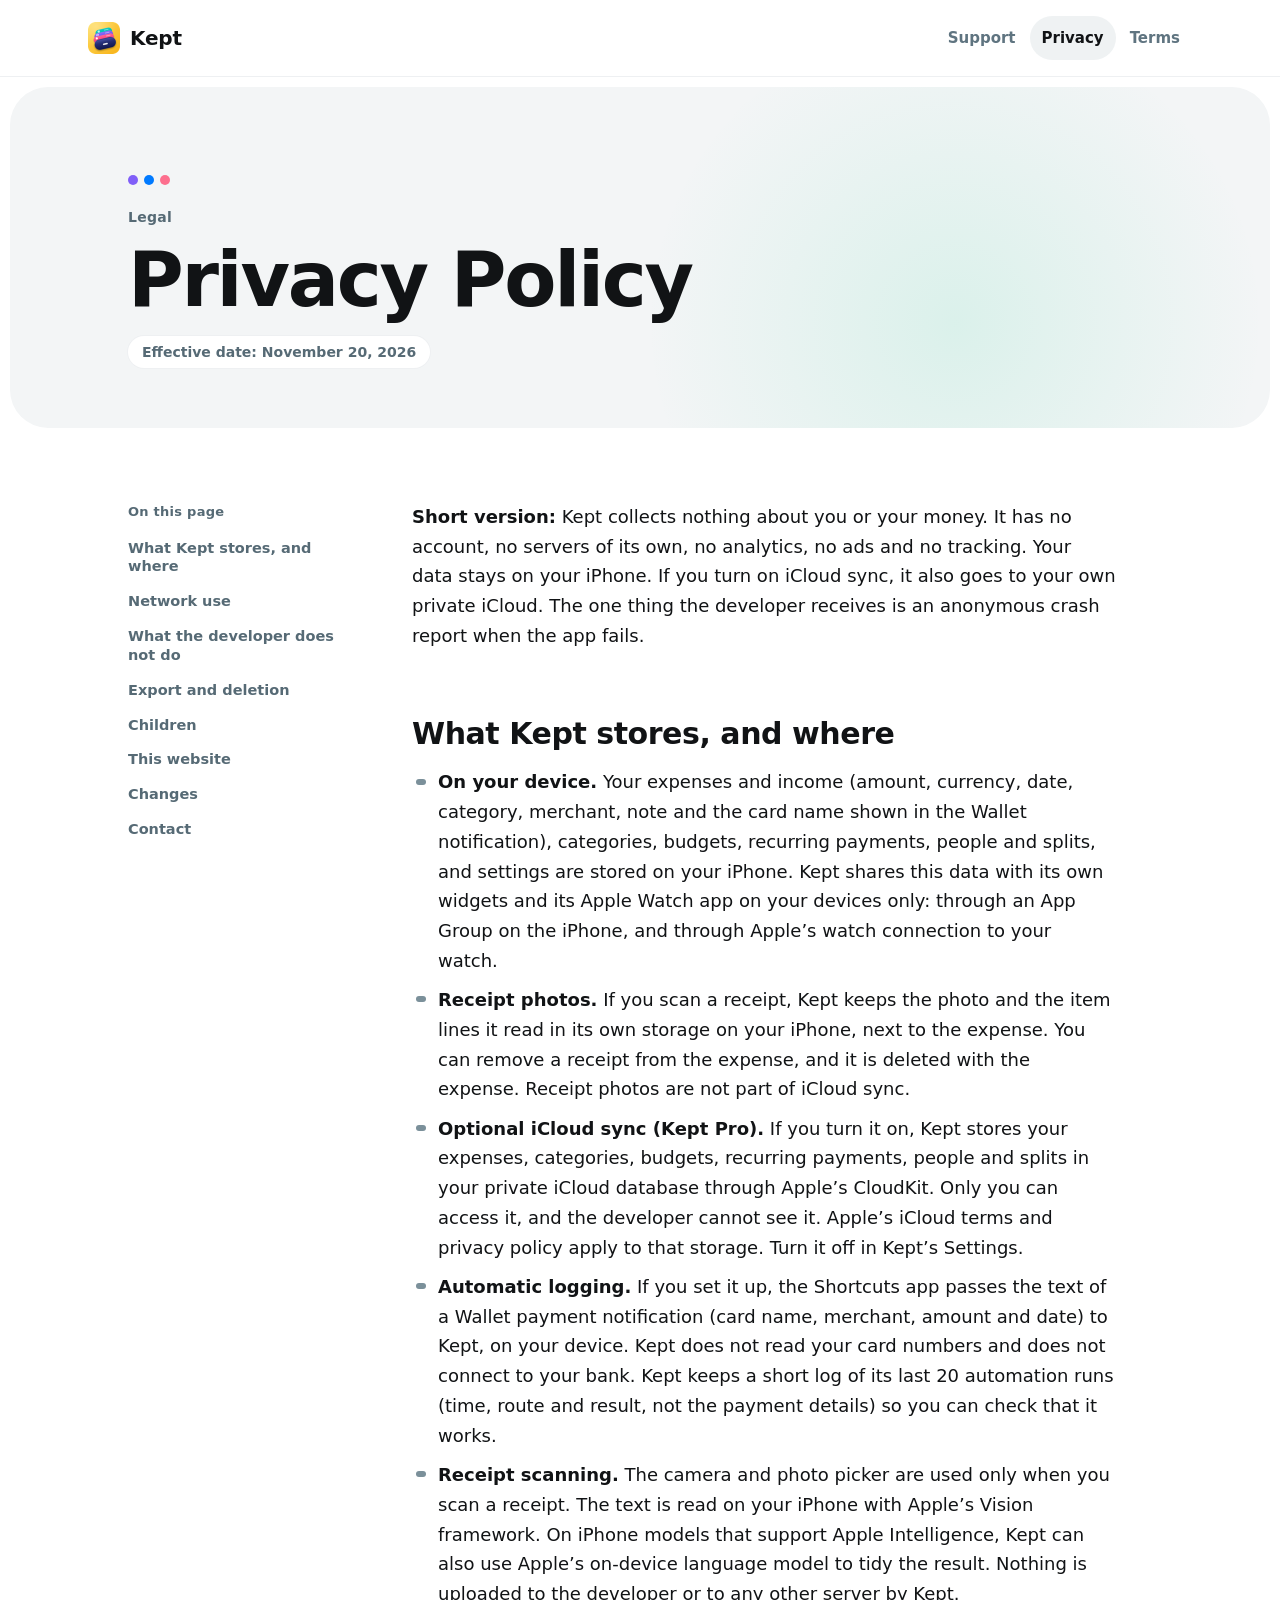
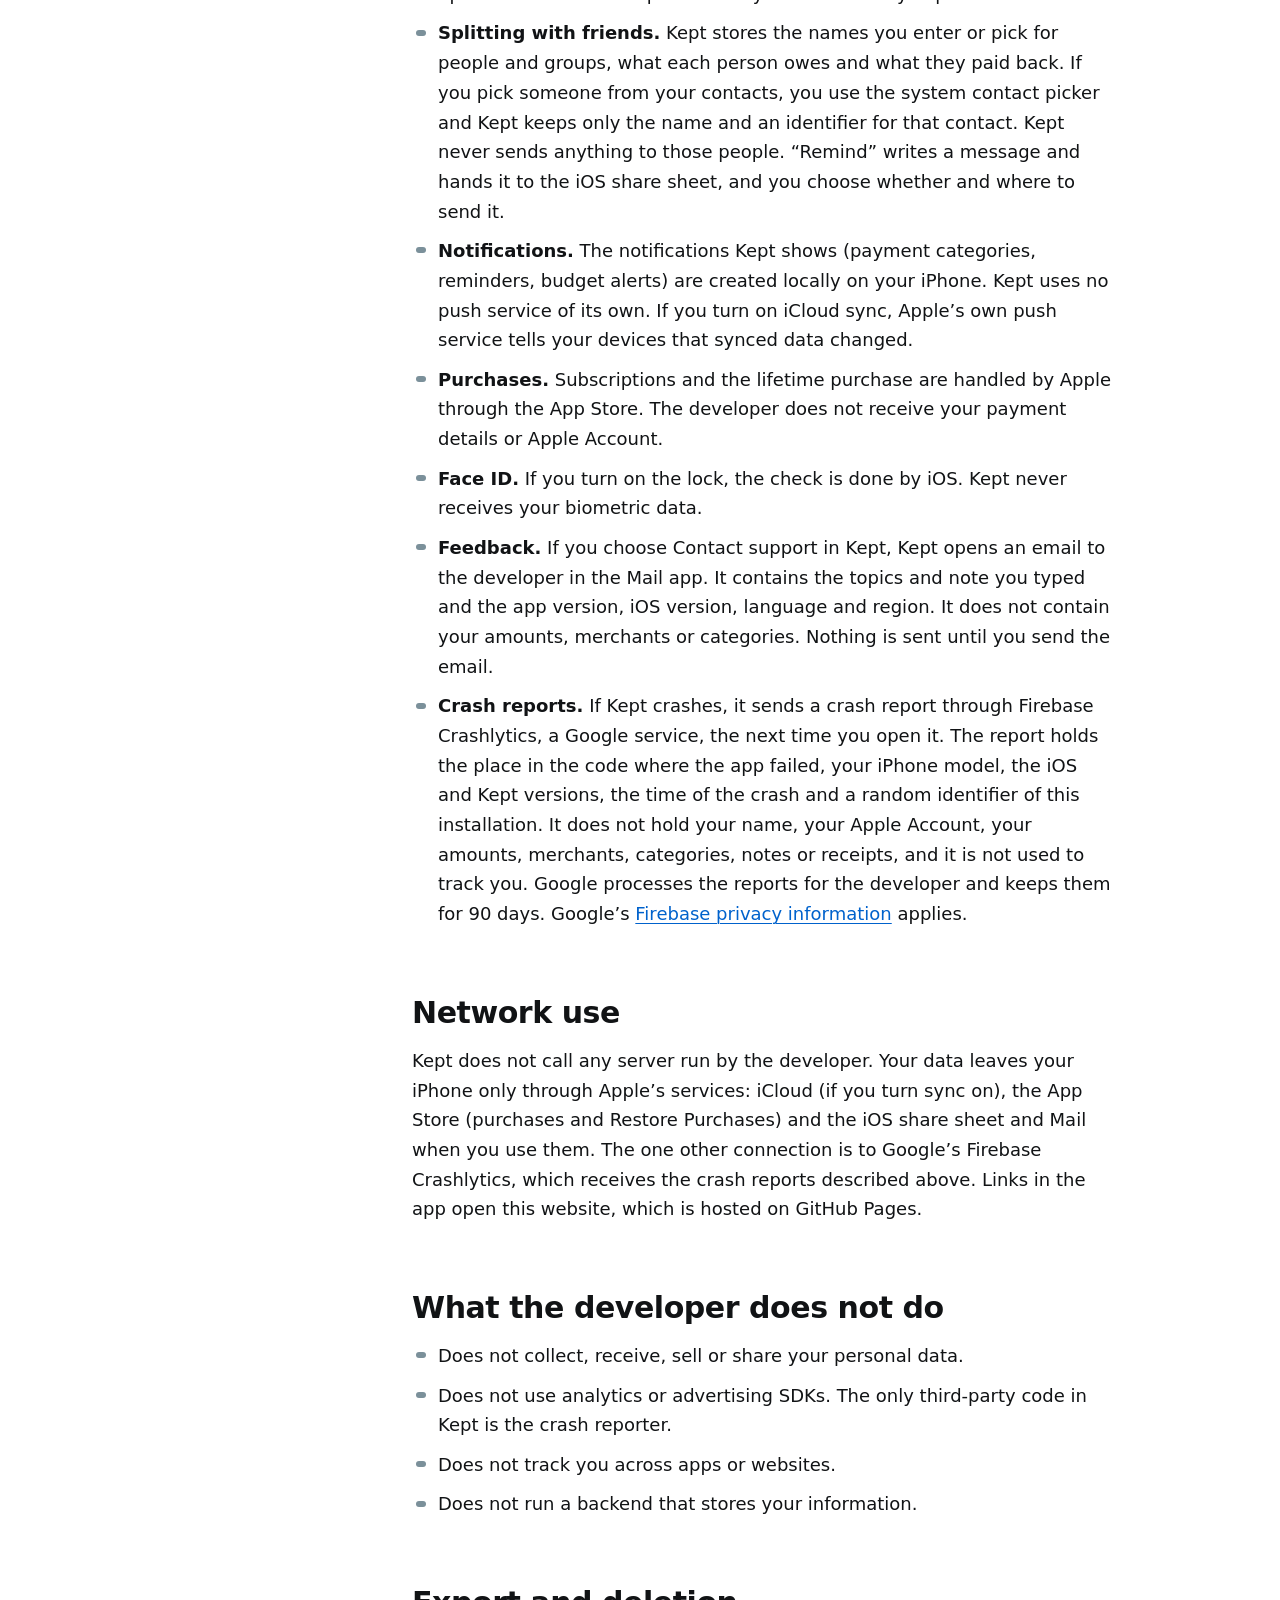
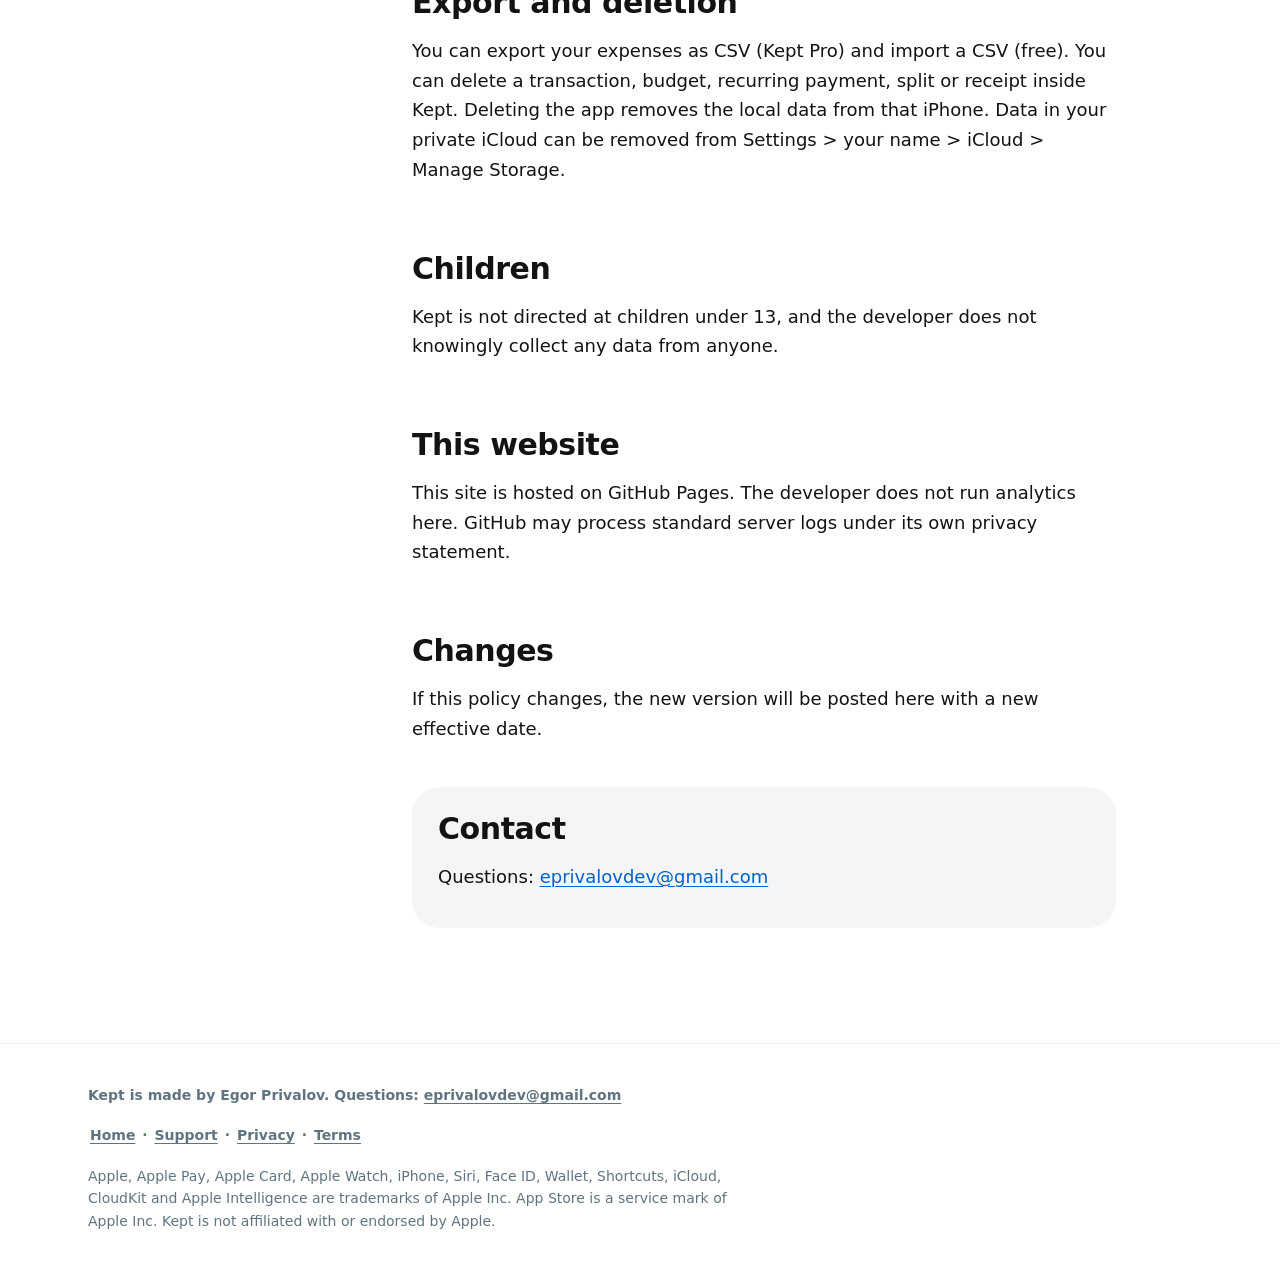
==== commit 38761e85: "Privacy: crash reports through Firebase Crashlytics (what is sent, what is not); effective November " ====
--- a/privacy.html
+++ b/privacy.html
@@ -42,7 +42,7 @@
     <div class="doc-dots" aria-hidden="true"><i style="--c:#805FF8"></i><i style="--c:#007AFF"></i><i style="--c:#FD6F8E"></i></div>
     <p class="eyebrow">Legal</p>
     <h1>Privacy Policy</h1>
-<p class="doc-meta">Effective date: November 8, 2026</p>
+<p class="doc-meta">Effective date: November 20, 2026</p>
   </div>
 </div>
 <div class="wrap doc-body">
@@ -57,7 +57,7 @@
 <li><a href="#contact">Contact</a></li>
 </ol></nav>
 <article class="doc">
-<p><strong>Short version:</strong> the developer of Kept collects no data about you. Kept has no account, no servers of its own, no analytics, no ads and no tracking. Your data stays on your iPhone. If you turn on iCloud sync, it also goes to your own private iCloud.</p>
+<p><strong>Short version:</strong> Kept collects nothing about you or your money. It has no account, no servers of its own, no analytics, no ads and no tracking. Your data stays on your iPhone. If you turn on iCloud sync, it also goes to your own private iCloud. The one thing the developer receives is an anonymous crash report when the app fails.</p>
 
 <h2 id="what-kept-stores-and-where">What Kept stores, and where</h2>
 <ul>
@@ -71,15 +71,16 @@
 <li><strong>Purchases.</strong> Subscriptions and the lifetime purchase are handled by Apple through the App Store. The developer does not receive your payment details or Apple Account.</li>
 <li><strong>Face ID.</strong> If you turn on the lock, the check is done by iOS. Kept never receives your biometric data.</li>
 <li><strong>Feedback.</strong> If you choose Contact support in Kept, Kept opens an email to the developer in the Mail app. It contains the topics and note you typed and the app version, iOS version, language and region. It does not contain your amounts, merchants or categories. Nothing is sent until you send the email.</li>
+<li><strong>Crash reports.</strong> If Kept crashes, it sends a crash report through Firebase Crashlytics, a Google service, the next time you open it. The report holds the place in the code where the app failed, your iPhone model, the iOS and Kept versions, the time of the crash and a random identifier of this installation. It does not hold your name, your Apple Account, your amounts, merchants, categories, notes or receipts, and it is not used to track you. Google processes the reports for the developer and keeps them for 90 days. Google&rsquo;s <a href="https://firebase.google.com/support/privacy">Firebase privacy information</a> applies.</li>
 </ul>
 
 <h2 id="network-use">Network use</h2>
-<p>Kept itself does not call any server run by the developer or by a third party. Data leaves your iPhone only through Apple&rsquo;s services: iCloud (if you turn sync on), the App Store (purchases and Restore Purchases) and the iOS share sheet and Mail when you use them. Links in the app open this website, which is hosted on GitHub Pages.</p>
+<p>Kept does not call any server run by the developer. Your data leaves your iPhone only through Apple&rsquo;s services: iCloud (if you turn sync on), the App Store (purchases and Restore Purchases) and the iOS share sheet and Mail when you use them. The one other connection is to Google&rsquo;s Firebase Crashlytics, which receives the crash reports described above. Links in the app open this website, which is hosted on GitHub Pages.</p>
 
 <h2 id="what-the-developer-does-not-do">What the developer does not do</h2>
 <ul>
 <li>Does not collect, receive, sell or share your personal data.</li>
-<li>Does not use analytics, crash reporting or advertising SDKs.</li>
+<li>Does not use analytics or advertising SDKs. The only third-party code in Kept is the crash reporter.</li>
 <li>Does not track you across apps or websites.</li>
 <li>Does not run a backend that stores your information.</li>
 </ul>
--- a/style.css
+++ b/style.css
@@ -1,8 +1,9 @@
 /* Kept website: one stylesheet for the home page and the Support, Privacy and Terms pages.
    Tokens are Kept's own (Shared/DesignSystem/Colors.swift), springs are the app's (Motion.swift) sampled into linear().
    Only transform and opacity ever animate. Everything inside a .ui block is drawn in iPhone points and scaled as one.
-   Web-only AA adjustments (not brand colours): links #0062CC, income text #007A49, secondary text on tinted cards #566A75,
-   idle segment labels #4E616C (light mode). The app hex stays for fills, bars, dots and big numbers. */
+   Web-only AA adjustments (not brand colours): links #0062CC, income text #007A49 (also the small income lines inside
+   the drawings), secondary text on tinted cards, the count badge and the notification banners #566A75, idle segment labels
+   #4E616C (light mode). The app hex stays for fills, bars, dots and big numbers. */
 
 :root {
   --rounded: ui-rounded, "SF Pro Rounded", system-ui, -apple-system, sans-serif;
@@ -30,6 +31,7 @@
   --btn-fg: #FFFFFF;
   --btn-off-bg: #EEF0F2;
   --btn-off-fg: rgb(123 144 154 / .8);
+  --btn-off-label: #566A75; /* web-only: the drawn disabled "Done" label on --btn-off-bg, 4.9:1 (the app's 80 % grey is 2.3:1) */
   --soft-pill: rgb(123 144 154 / .12);
   --banner: #F4F5F7; /* opaque: rows under a notification or a menu never show through */
   --ink: #080C0F;
@@ -79,6 +81,7 @@
     --btn-fg: #111315;
     --btn-off-bg: #2E363B;
     --btn-off-fg: rgb(229 242 255 / .4);
+    --btn-off-label: #8FA3AD; /* 4.7:1 on #2E363B */
     --soft-pill: rgb(123 144 154 / .20);
     --banner: #282C30;
     --ahead-a: #FFC44D;
@@ -179,7 +182,7 @@
     transform: translate(-50%, -84px); opacity: 0; visibility: hidden;
     transition: transform var(--dur-nav) var(--ease-nav), opacity 240ms ease, visibility 0s linear var(--dur-nav);
   }
-  .fbar.show { transform: translate(-50%, 0); opacity: 1; visibility: visible; transition-delay: 0s; }
+  .fbar.show, .fbar:focus-within { transform: translate(-50%, 0); opacity: 1; visibility: visible; transition-delay: 0s; } /* never fades out while it holds the keyboard focus */
 }
 .fbar-brand { display: inline-flex; align-items: center; gap: 8px; padding: 0 10px 0 0; font-weight: 800; font-size: 17px; color: var(--text); text-decoration: none; }
 .fbar-brand img { width: 28px; height: 28px; }
@@ -207,9 +210,10 @@
    --hls is the headline size: the longest row ([disc] "groceries,", the widest word) is 5.4 em in SF Pro Rounded Heavy,
    the two-row line ("Your [disc] groceries,") 7.6 em; the divisors keep that and some slack for other system fonts. */
 .hero {
-  --hls: min(calc((100vw - 2 * var(--gutter)) / 5.8), 120px);
+  --hls: min(calc((100vw - 2 * var(--gutter)) / 6.6), 116px); /* B's phone size */
   --pw: min(80vw, 330px); /* the phone's width */
-  position: relative; isolation: isolate; overflow: hidden; background: var(--ink); color: #fff; padding: 92px 0 40px;
+  position: relative; isolation: isolate; overflow: hidden; background: var(--ink); color: #fff;
+  padding: calc(76px + clamp(28px, 6vw, 88px)) 0 40px; /* B's: the eyebrow at 104 px on phones, 162 px at 1440 */
   -webkit-tap-highlight-color: transparent;
 }
 /* its own layer, so the drifting chips (their own layers) can never draw over it, paused or not */
@@ -278,16 +282,18 @@
 }
 @media (min-width: 960px) {
   .hero {
-    /* B's size: the content width / 9.1, so "Your [disc] groceries," (7.6 em) fills about 84 % of the row */
-    --hls: min(calc((min(100vw, 1200px) - 2 * var(--gutter)) / 9.1), 132px);
+    /* B's size: B's content width (1200 px between the gutters) / 9.1, at most 132 px, so 131.9 px at 1440 as in B.
+       "Your [disc] groceries," (7.6 em, 1003 px) still fits A's 1104 px column. */
+    --hls: min(calc((min(100vw, 1200px + 2 * var(--gutter)) - 2 * var(--gutter)) / 9.1), 132px);
     --pw: clamp(270px, 23vw, 320px);
     --hgap: clamp(40px, 4vw, 56px);
-    padding: 104px 0 64px;
+    padding-bottom: 64px;
   }
   .hero-grid { grid-template-columns: minmax(0, 1fr) var(--pw); grid-template-rows: auto auto 1fr; grid-template-areas: "head head" "copy stage" ". stage"; column-gap: var(--hgap); }
   .hl-your { display: inline; }
   .hero-copy { margin-top: clamp(32px, 3vw, 48px); }
-  /* the phone comes up beside "kept.", clear of the descenders of row 1 (B: -.8 em) */
+  /* the phone comes up beside "kept.", its top about .18 em under the top of that row and clear of the descenders of
+     row 1: B's -.8 em, measured on B at rest (its top 360 px at 1440, "kept." row at 336 px) */
   .hero-stage { margin-top: calc(var(--hls) * -.8); align-self: start; justify-content: flex-end; }
   .glow { left: 80%; top: 64%; }
 }
@@ -296,14 +302,16 @@
    Each chip: .chip (rises and sways, one animation) > .nudge (makes room for the pointer) > img (ripple). Sprites have the
    blur baked in (no CSS filter). The field never takes a pointer event; the hero listens and the field only draws.
    Static masks keep chips out of the header band and away from the text (JS sets the geometry once per layout). */
-.field { position: absolute; left: 0; right: 0; top: var(--ft, 0px); bottom: 0; z-index: -1; overflow: hidden; pointer-events: none; }
+.field { position: absolute; left: 0; right: 0; top: var(--ft, 0px); bottom: var(--fb, 0px); z-index: -1; overflow: hidden; pointer-events: none; }
+.field-hero:not([data-ready]) { visibility: hidden; }
+.field-hero { --ft: 80px; } /* the header band + 4 px, what JS sets there */
 .field-hero {
   -webkit-mask-image: linear-gradient(180deg, transparent 0, rgb(0 0 0 / var(--fa, 1)) var(--f1, 56px), rgb(0 0 0 / var(--fa, 1)) var(--f2, 56px), #000 var(--f3, 56px));
   mask-image: linear-gradient(180deg, transparent 0, rgb(0 0 0 / var(--fa, 1)) var(--f1, 56px), rgb(0 0 0 / var(--fa, 1)) var(--f2, 56px), #000 var(--f3, 56px));
 }
-/* two nested cut-outs (desktop: row 1 of the headline, and the text column under it); each is a union of a side band and
-   a vertical band, and nesting multiplies them */
-.field-x, .field-y { position: absolute; inset: 0; }
+/* the cut-outs: desktop nests two (row 1 of the headline, and the text column under it), each a union of a side band and
+   a vertical band, and nesting multiplies them; phones and tablets use one SVG with a feathered hole around each line */
+.field-x, .field-y { position: absolute; inset: 0; -webkit-mask-repeat: no-repeat; mask-repeat: no-repeat; -webkit-mask-size: 100% 100%; mask-size: 100% 100%; }
 .field-x { -webkit-mask-image: var(--fx, none); mask-image: var(--fx, none); }
 .field-y { -webkit-mask-image: var(--fy, none); mask-image: var(--fy, none); }
 .field-depth { position: absolute; inset: 0; will-change: transform; transition: transform 1100ms var(--ease-nav); }
@@ -368,7 +376,7 @@
 .pill-out { display: inline-flex; align-items: center; gap: 5px; height: 30px; padding: 0 12px; border-radius: 15px; border: 1.5px solid var(--separator); font-weight: 700; font-size: 16px; }
 .pill-out svg { position: static; width: 11px; height: 8px; }
 .ph-total { left: 0; top: 150px; width: 390px; height: 64px; text-align: center; font-weight: 800; font-size: 54px; line-height: 64px; letter-spacing: -.02em; }
-.ph-quiet { left: 0; top: 220px; width: 390px; text-align: center; font-weight: 600; font-size: 14px; color: var(--income-ui); }
+.ph-quiet { left: 0; top: 220px; width: 390px; text-align: center; font-weight: 600; font-size: 14px; color: var(--income); }
 .ph-budget { left: 20px; top: 250px; width: 350px; height: 20px; }
 .ph-left { left: 0; top: 0; font-weight: 700; font-size: 15px; white-space: nowrap; }
 .ph-left .num { position: relative; display: inline-block; width: 62px; height: 20px; vertical-align: top; }
@@ -384,7 +392,7 @@
 .list { left: 0; top: 302px; width: 390px; height: 544px; }
 .lh { left: 20px; width: 350px; height: 40px; }
 .lh-t { left: 0; top: 7px; font-weight: 800; font-size: 21px; }
-.lh .badge { left: 76px; top: 9px; width: 26px; height: 22px; border-radius: 11px; background: var(--surface-muted); font-weight: 800; font-size: 13px; line-height: 22px; text-align: center; color: var(--text-2); }
+.lh .badge { left: 76px; top: 9px; width: 26px; height: 22px; border-radius: 11px; background: var(--surface-muted); font-weight: 800; font-size: 13px; line-height: 22px; text-align: center; color: var(--text-2p); }
 .lh:not(:first-child) .badge { left: 112px; }
 .lh-sum { right: 0; top: 10px; width: 90px; height: 20px; text-align: right; font-weight: 600; font-size: 15px; color: var(--text-2); }
 .row { left: 0; width: 390px; height: 64px; }
@@ -408,8 +416,8 @@
 .banner { left: 10px; top: 52px; width: 370px; height: 76px; border-radius: 24px; background: var(--banner); box-shadow: 0 10px 30px rgb(0 0 0 / .16), 0 0 0 .5px rgb(0 0 0 / .06); font-family: var(--system); opacity: 0; }
 .b-icon { left: 14px; top: 19px; width: 38px !important; height: 38px !important; border-radius: 9px; }
 .b-title { left: 62px; top: 17px; font-weight: 600; font-size: 15px; letter-spacing: -.01em; white-space: nowrap; }
-.b-time { right: 16px; top: 18px; font-weight: 500; font-size: 13px; color: var(--text-2); }
-.b-body { left: 62px; top: 38px; font-weight: 500; font-size: 15px; color: var(--text-2); }
+.b-time { right: 16px; top: 18px; font-weight: 500; font-size: 13px; color: var(--text-2p); }
+.b-body { left: 62px; top: 38px; font-weight: 500; font-size: 15px; color: var(--text-2p); }
 
 .tray { left: 10px; bottom: 10px; width: 370px; height: 450px; border-radius: 38px; background: var(--surface); box-shadow: 0 -2px 30px rgb(0 0 0 / .12); transform: translateY(480px); }
 .grabber { left: 167px; top: 7px; width: 36px; height: 5px; border-radius: 3px; background: var(--separator); }
@@ -426,6 +434,7 @@
 .grid8 .cell { position: relative; height: 92px; }
 .grid8 .tile { left: 50%; top: 4px; margin-left: -28px; }
 .grid8 i { left: 0; right: 0; top: 68px; font-style: normal; text-align: center; font-weight: 600; font-size: 12px; color: var(--text-2); white-space: nowrap; }
+.grid8 i.two { white-space: normal; line-height: 1.12; padding: 0 2px; } /* "Bills & Utilities": two lines, as the app's tile wraps it */
 .grid8 .ring { left: 50%; top: -1px; width: 66px; height: 66px; margin-left: -33px; border-radius: 20px; border: 3px solid var(--accent); opacity: 0; }
 .grid8 .spark { left: 50%; top: -3px; margin-left: 16px; width: 20px; height: 20px; border-radius: 50%; background: var(--accent) url("data:image/svg+xml,%3Csvg xmlns='http://www.w3.org/2000/svg' viewBox='0 0 20 20'%3E%3Cpath fill='%23fff' d='M10 3.5c.5 3.4 1.6 4.6 5 5.1v.8c-3.4.5-4.5 1.7-5 5.1h-.8c-.5-3.4-1.6-4.6-5-5.1v-.8c3.4-.5 4.5-1.7 5-5.1z'/%3E%3C/svg%3E") center / 16px no-repeat; box-shadow: 0 0 0 2px var(--surface); opacity: 0; }
 
@@ -439,7 +448,7 @@
 .mc-base > span:not(.mc-label) { background: var(--btn-off-bg); }
 .mc-on > span:not(.mc-label) { background: var(--btn-bg); }
 .mc-label { left: 0; top: 0; width: 338px; height: 54px; line-height: 54px; text-align: center; font-weight: 700; font-size: 17px; }
-.mc-base .mc-label { color: var(--btn-off-fg); }
+.mc-base .mc-label { color: var(--btn-off-label); }
 .mc-on .mc-label { color: var(--btn-fg); }
 .mc-check { left: 156px; top: 14px; width: 26px; height: 26px; color: var(--btn-fg); opacity: 0; }
 
@@ -537,7 +546,7 @@
 .pv-card { left: 10px; top: 10px; width: 340px; height: 184px; }
 .pv-period { top: 22px; width: 340px; }
 .pv-total { left: 0; top: 62px; width: 340px; height: 62px; text-align: center; font-weight: 800; font-size: 50px; line-height: 62px; letter-spacing: -.02em; }
-.pv-quiet { left: 0; top: 130px; width: 340px; height: 20px; text-align: center; font-weight: 700; font-size: 14px; line-height: 20px; color: var(--income-ui); white-space: nowrap; }
+.pv-quiet { left: 0; top: 130px; width: 340px; height: 20px; text-align: center; font-weight: 700; font-size: 14px; line-height: 20px; color: var(--income); white-space: nowrap; }
 .sw-card { left: 10px; top: 214px; width: 340px; height: 136px; }
 .sw-row { position: relative !important; display: flex !important; align-items: center; gap: 12px; height: 68px; padding: 0 16px; }
 .sw-row > * { position: relative; }
@@ -589,17 +598,31 @@
 .wid-img { position: absolute; inset: 8px; }
 .wid-img img { width: 100%; height: 100%; border-radius: 36px; object-fit: cover; }
 .wid-img[data-wimg="1"] { opacity: 0; }
-@media (max-width: 559px) { .wid-phone { width: min(100%, 244px); border-radius: 40px; } .wid-img img { border-radius: 32px; } }
-/* wide panels: two widgets up close, floating beside the phone like the store's cards (static, decorative) */
-.wfloats { display: none; }
-@media (min-width: 1200px) {
-  .wfloats { display: block; position: absolute; inset: 0; z-index: 2; pointer-events: none; }
-  .wf { position: absolute; display: block; }
-  .wf img { width: 100%; height: auto; box-shadow: 0 0 0 1px var(--hairline), 0 18px 40px -12px rgb(17 19 21 / .28), 0 4px 10px rgb(17 19 21 / .08); }
-  .wf-small { left: calc(50% - 135px - 112px); top: 30%; width: 140px; }
-  .wf-small img { border-radius: 21px; }
-  .wf-medium { left: calc(50% + 135px - 84px); bottom: 14%; width: 184px; }
-  .wf-medium img { border-radius: 15px; }
+.wid-img picture { display: block; height: 100%; }
+.lk-stack { display: none; }
+/* Phones (P6: a shorter page, the half-empty stage filled): a wider phone that shows the top of its screen, where the
+   widgets are, and fades out below the last one; on the Lock Screen a stack of Kept's notifications fills the rest. */
+@media (max-width: 559px) {
+  .wid-phone { width: min(100%, 284px); aspect-ratio: 600 / 1060; padding-bottom: 0; overflow: hidden; border-radius: 42px 42px 0 0;
+    -webkit-mask-image: linear-gradient(180deg, #000 86%, transparent); mask-image: linear-gradient(180deg, #000 86%, transparent); }
+  .wid-img { inset: 8px 8px auto; aspect-ratio: 600 / 1304; }
+  .wid-img img { border-radius: 34px; }
+  .lk-stack { display: block; position: absolute; left: 4.5%; right: 4.5%; top: 51.5%; }
+  .lk-note { position: relative; height: 47px; border-radius: 15px; background: rgb(255 255 255 / .62); color: #111315; box-shadow: 0 4px 14px rgb(60 50 120 / .10); }
+  .lk-note > * { position: absolute; }
+  .lk-icon { left: 9px; top: 10px; width: 27px; height: 27px; border-radius: 7px; }
+  .lk-note b { left: 44px; right: 34px; top: 8px; font-weight: 700; font-size: 11.5px; line-height: 15px; white-space: nowrap; overflow: hidden; text-overflow: ellipsis; }
+  .lk-time { right: 10px; top: 8px; font-weight: 600; font-size: 10px; line-height: 15px; color: rgb(17 19 21 / .62); }
+  .lk-body { left: 44px; top: 24px; font-weight: 600; font-size: 11.5px; line-height: 15px; color: rgb(17 19 21 / .78); }
+  .lk-peek { display: block; height: 7px; margin: 0 5%; border-radius: 0 0 11px 11px; background: rgb(255 255 255 / .42); }
+  .lk-peek2 { margin: 0 10%; height: 6px; background: rgb(255 255 255 / .28); }
+}
+@media (max-width: 559px) and (prefers-color-scheme: dark) {
+  .lk-note { background: rgb(190 200 255 / .16); color: #fff; box-shadow: none; }
+  .lk-time { color: rgb(255 255 255 / .6); }
+  .lk-body { color: rgb(255 255 255 / .82); }
+  .lk-peek { background: rgb(190 200 255 / .11); }
+  .lk-peek2 { background: rgb(190 200 255 / .07); }
 }
 
 .more { padding-top: 0; }
@@ -713,9 +736,13 @@
 /* ---------- reveal (only with JS; content is visible without it) ---------- */
 .js .rv { opacity: 0; transform: translateY(24px); }
 .js .rv.in { opacity: 1; transform: none; transition: opacity 700ms cubic-bezier(.2, .7, .3, 1) var(--d, 0ms), transform var(--dur-nav) var(--ease-nav) var(--d, 0ms); }
+.js .rv:focus-within { opacity: 1; transform: none; transition: none; }
 @media (prefers-reduced-motion: reduce) {
   .js .rv { transform: none; }
   .js .rv.in { transition: opacity 200ms ease; }
+  .js .rv:focus-within { transition: none; }
+  /* the feature stages hold still frames, so their pause discs are never in the page (or in the Tab order) */
+  .js .pp-panel { display: none; }
   .capsule:hover, .fbar-cta:hover { transform: none; }
   .fbar { transition: opacity 200ms ease, visibility 0s linear 200ms; transform: translate(-50%, 0); }
   .fbar-pill i, .seg-web .seg-pill, .pp > svg, .doc summary::after { transition-duration: 0s; }
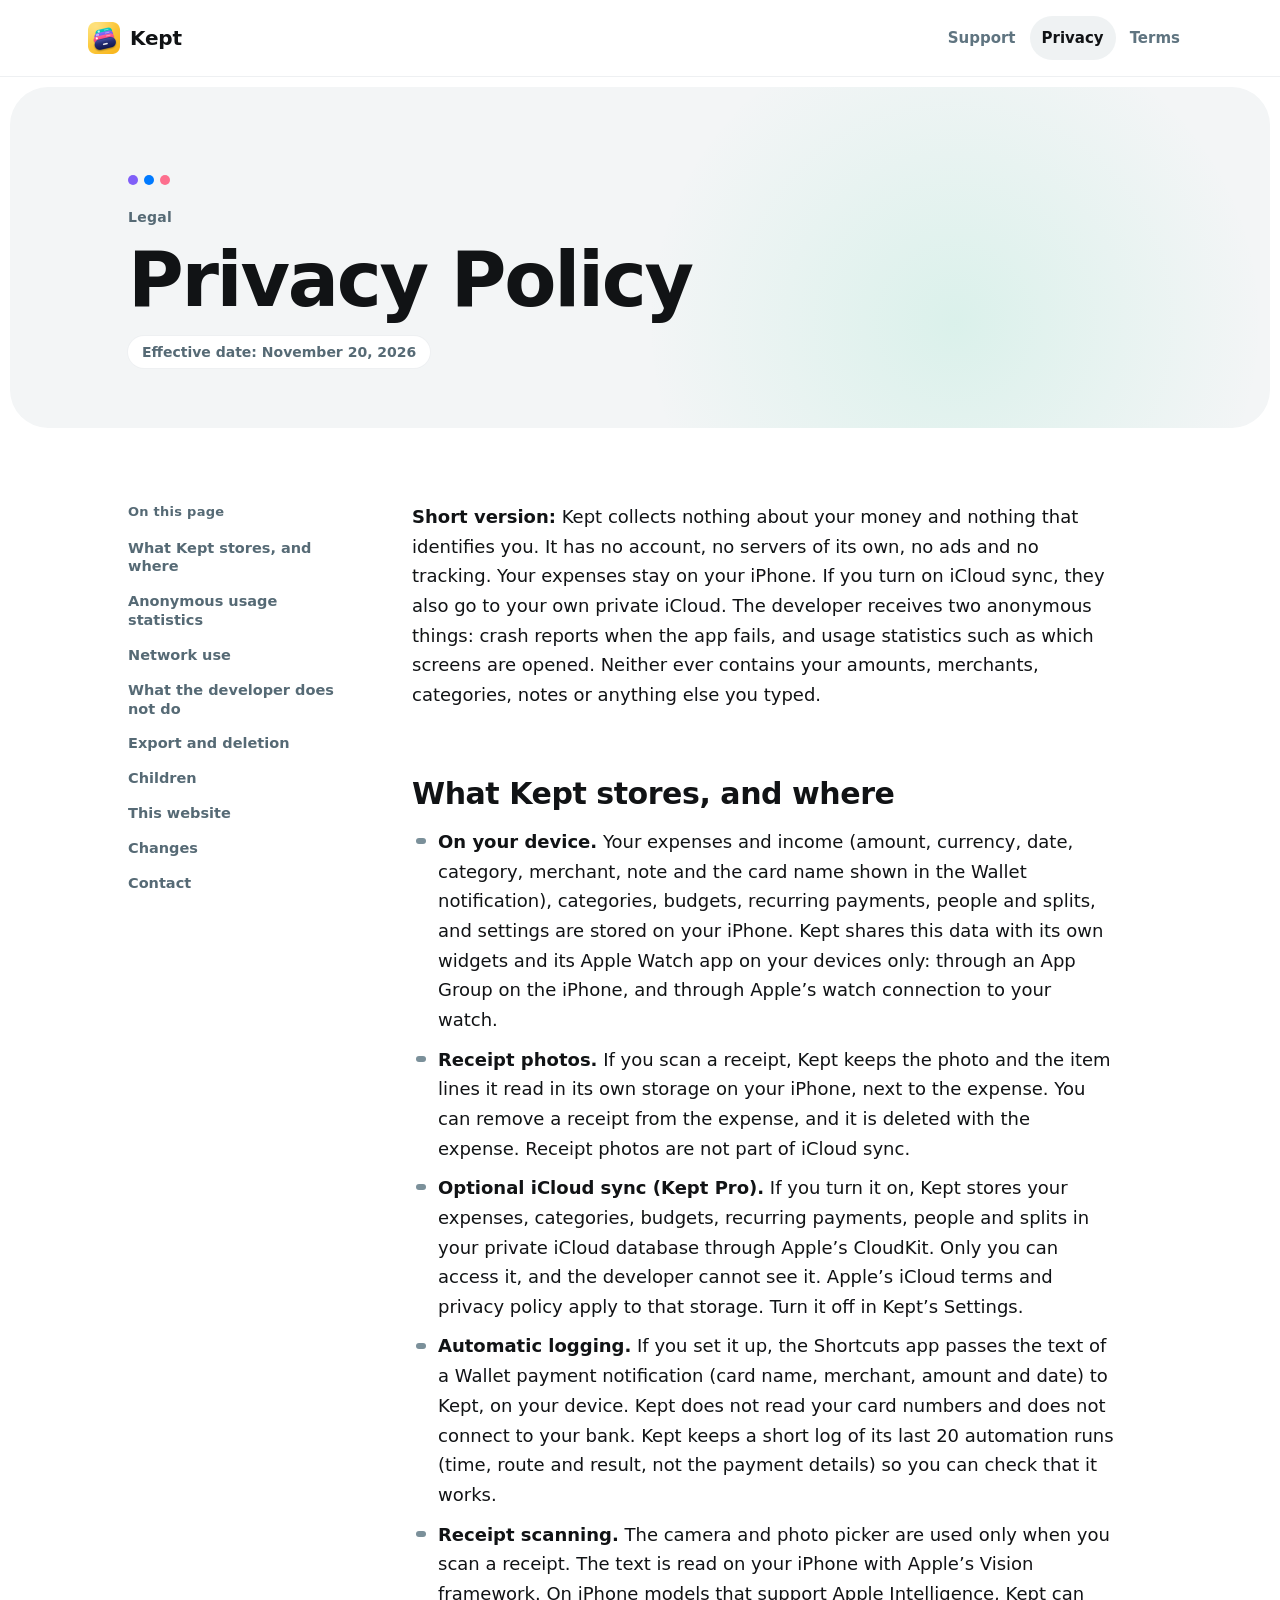
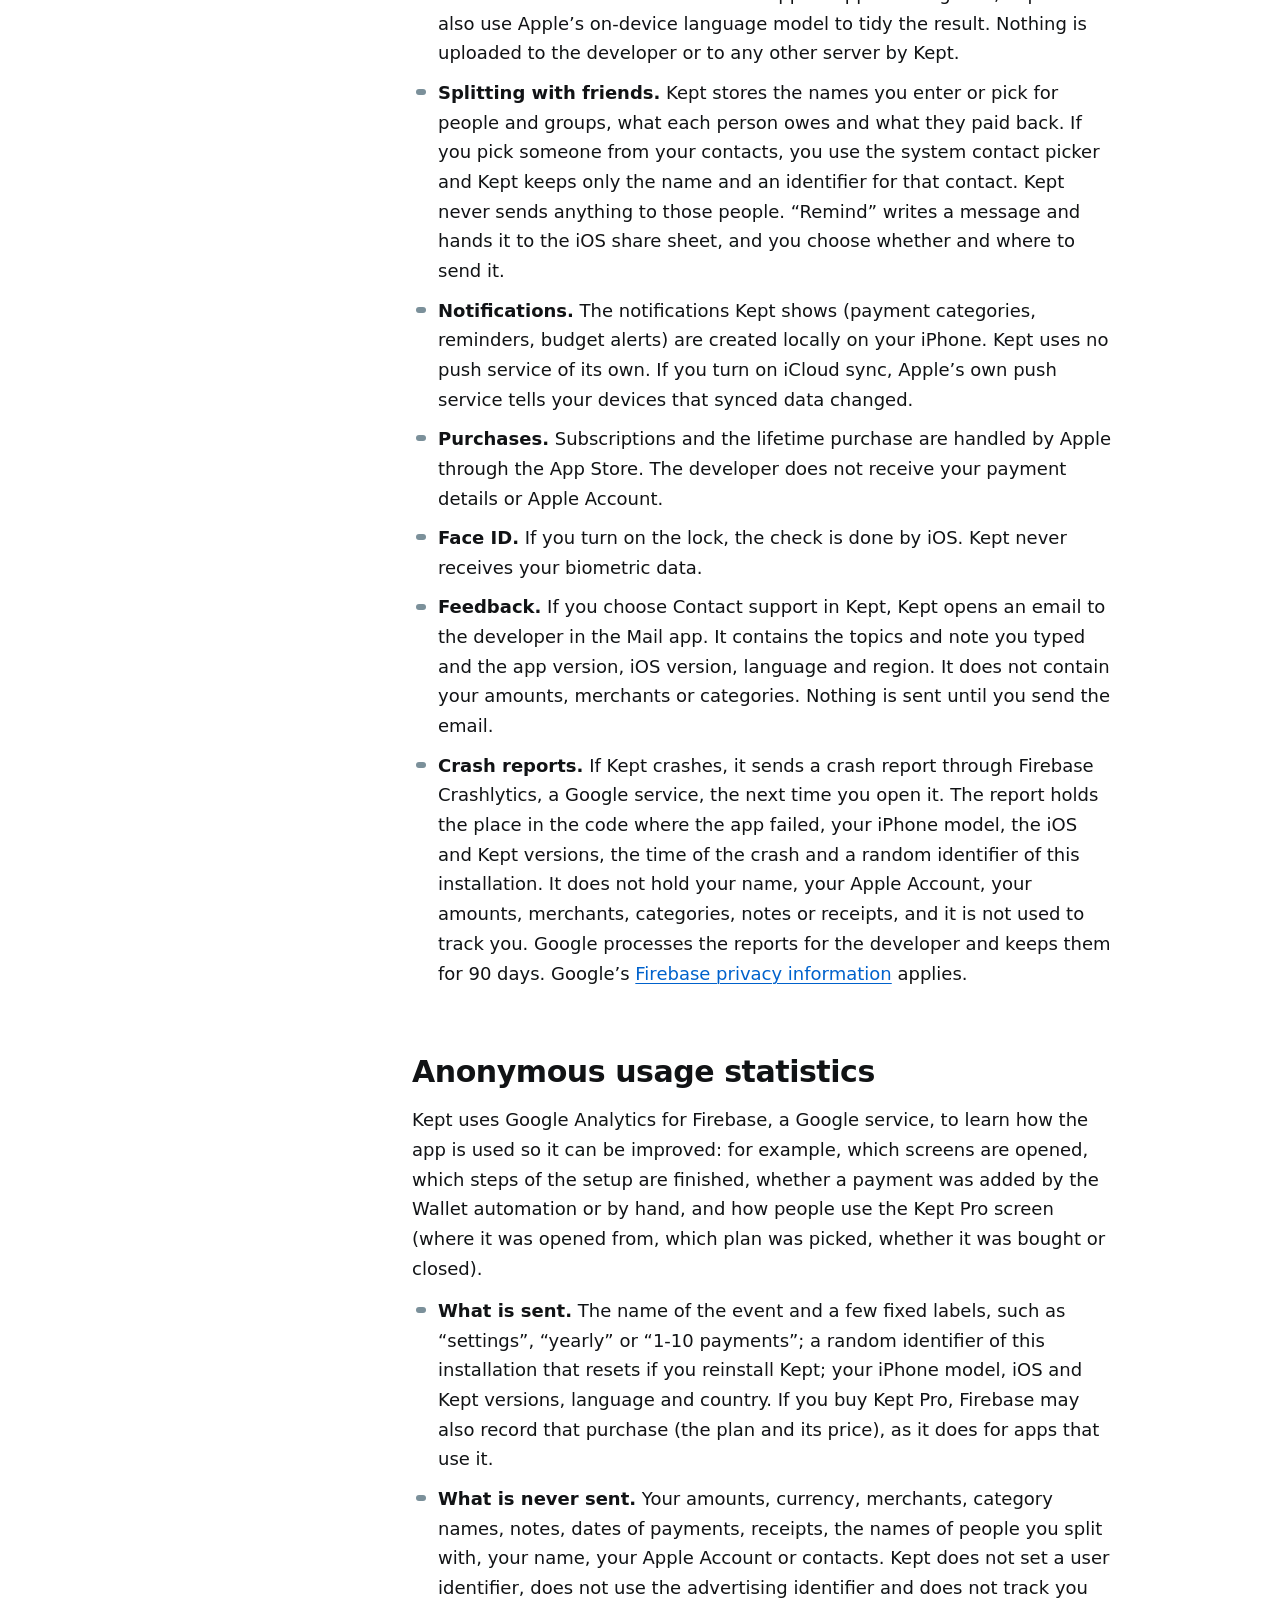
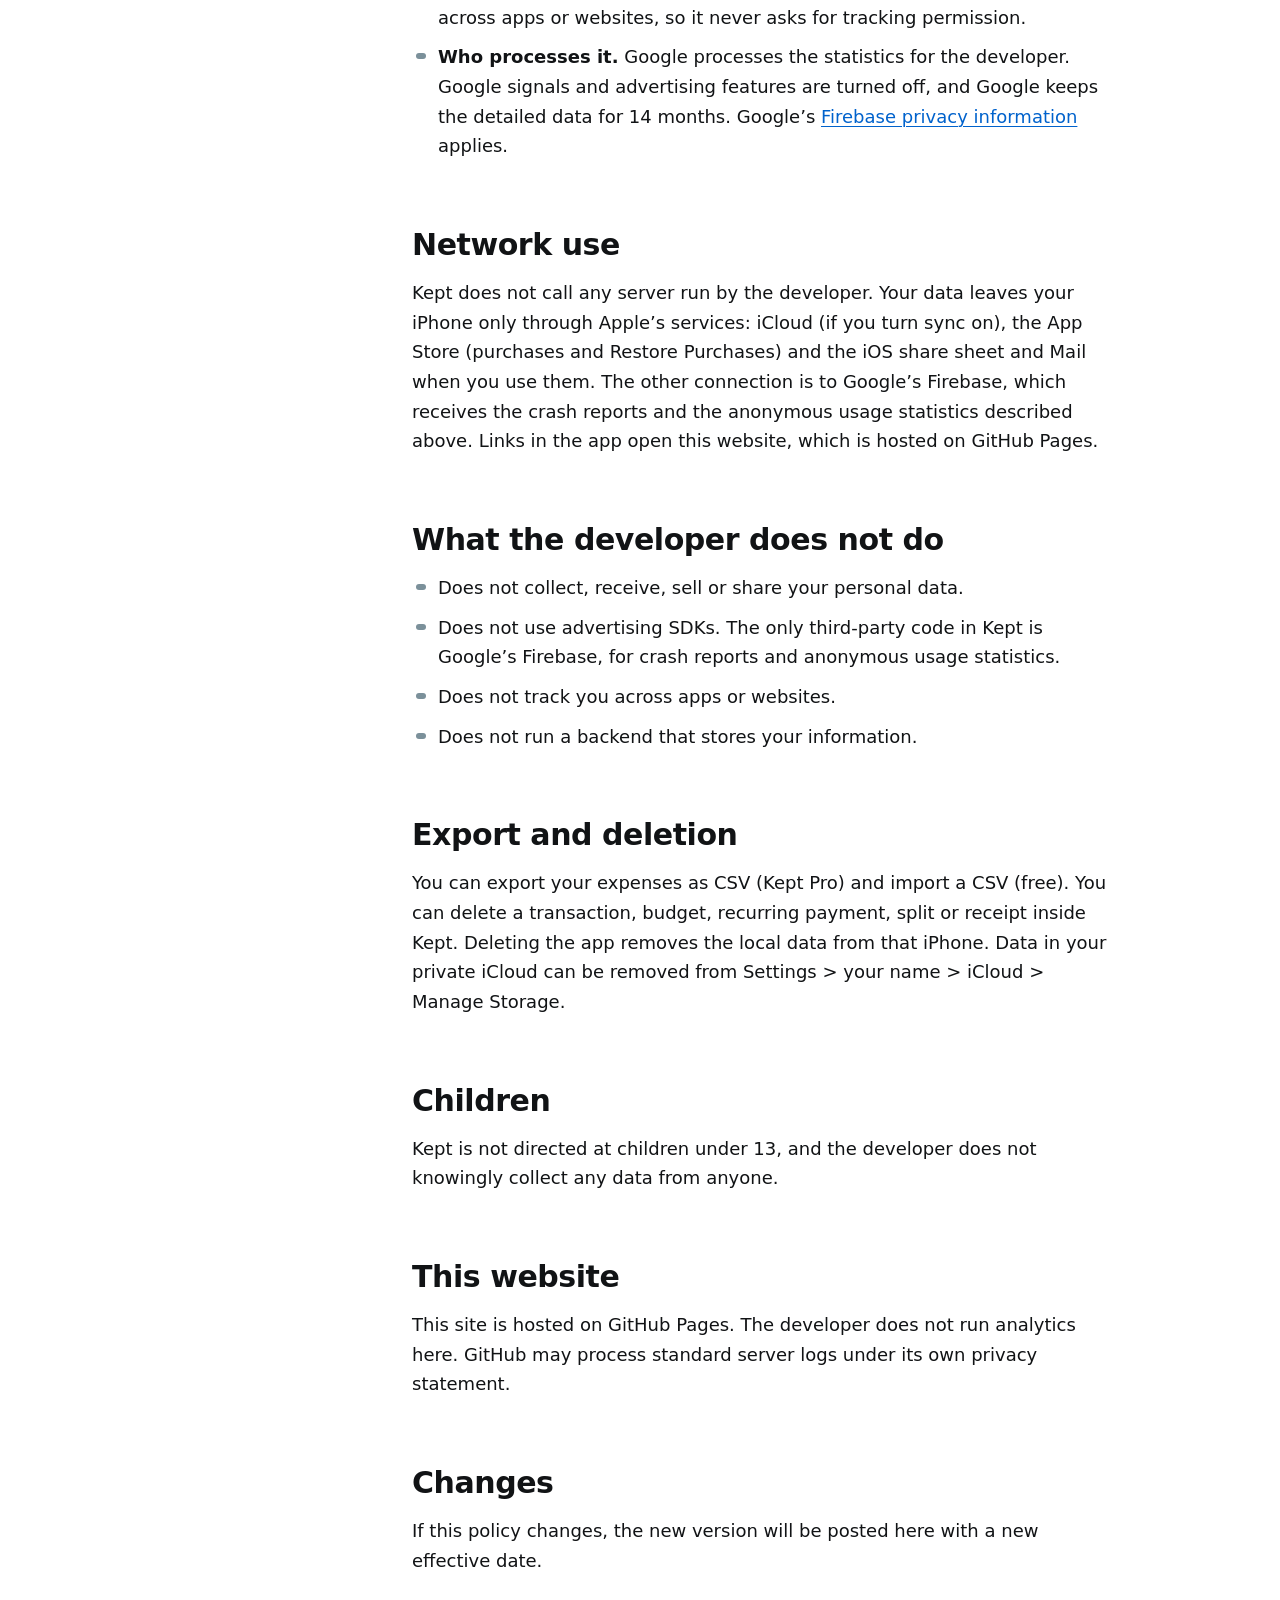
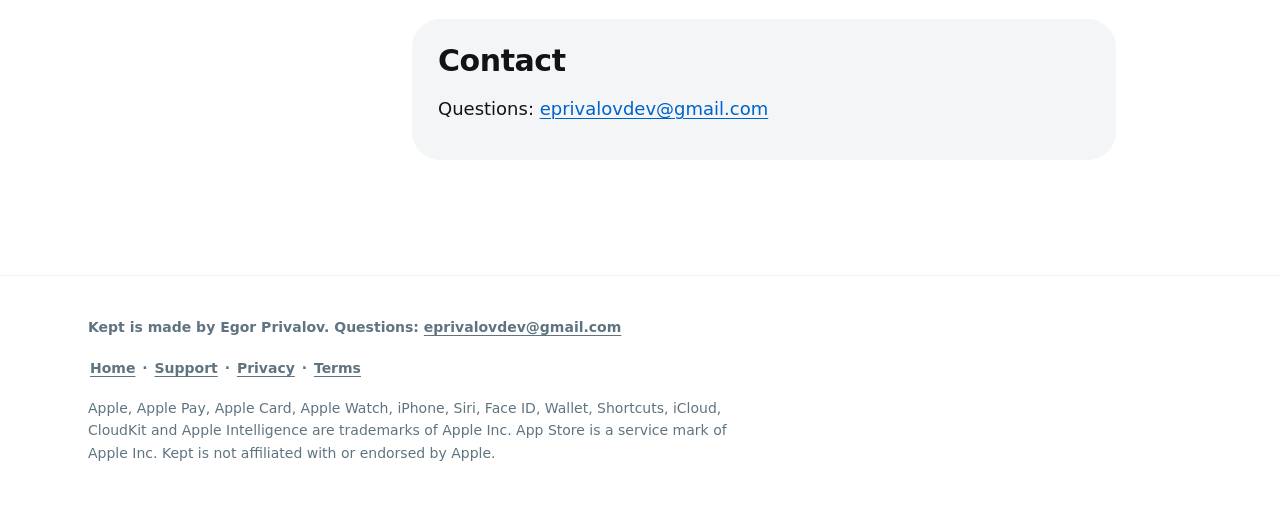
==== commit 10feb2e2: "Privacy: anonymous usage statistics through Firebase Analytics (what is sent, what never is); landin" ====
--- a/privacy.html
+++ b/privacy.html
@@ -48,6 +48,7 @@
 <div class="wrap doc-body">
 <nav class="toc" aria-label="On this page"><p>On this page</p><ol>
 <li><a href="#what-kept-stores-and-where">What Kept stores, and where</a></li>
+<li><a href="#anonymous-usage-statistics">Anonymous usage statistics</a></li>
 <li><a href="#network-use">Network use</a></li>
 <li><a href="#what-the-developer-does-not-do">What the developer does not do</a></li>
 <li><a href="#export-and-deletion">Export and deletion</a></li>
@@ -57,7 +58,7 @@
 <li><a href="#contact">Contact</a></li>
 </ol></nav>
 <article class="doc">
-<p><strong>Short version:</strong> Kept collects nothing about you or your money. It has no account, no servers of its own, no analytics, no ads and no tracking. Your data stays on your iPhone. If you turn on iCloud sync, it also goes to your own private iCloud. The one thing the developer receives is an anonymous crash report when the app fails.</p>
+<p><strong>Short version:</strong> Kept collects nothing about your money and nothing that identifies you. It has no account, no servers of its own, no ads and no tracking. Your expenses stay on your iPhone. If you turn on iCloud sync, they also go to your own private iCloud. The developer receives two anonymous things: crash reports when the app fails, and usage statistics such as which screens are opened. Neither ever contains your amounts, merchants, categories, notes or anything else you typed.</p>
 
 <h2 id="what-kept-stores-and-where">What Kept stores, and where</h2>
 <ul>
@@ -74,13 +75,21 @@
 <li><strong>Crash reports.</strong> If Kept crashes, it sends a crash report through Firebase Crashlytics, a Google service, the next time you open it. The report holds the place in the code where the app failed, your iPhone model, the iOS and Kept versions, the time of the crash and a random identifier of this installation. It does not hold your name, your Apple Account, your amounts, merchants, categories, notes or receipts, and it is not used to track you. Google processes the reports for the developer and keeps them for 90 days. Google&rsquo;s <a href="https://firebase.google.com/support/privacy">Firebase privacy information</a> applies.</li>
 </ul>
 
+<h2 id="anonymous-usage-statistics">Anonymous usage statistics</h2>
+<p>Kept uses Google Analytics for Firebase, a Google service, to learn how the app is used so it can be improved: for example, which screens are opened, which steps of the setup are finished, whether a payment was added by the Wallet automation or by hand, and how people use the Kept Pro screen (where it was opened from, which plan was picked, whether it was bought or closed).</p>
+<ul>
+<li><strong>What is sent.</strong> The name of the event and a few fixed labels, such as &ldquo;settings&rdquo;, &ldquo;yearly&rdquo; or &ldquo;1-10 payments&rdquo;; a random identifier of this installation that resets if you reinstall Kept; your iPhone model, iOS and Kept versions, language and country. If you buy Kept Pro, Firebase may also record that purchase (the plan and its price), as it does for apps that use it.</li>
+<li><strong>What is never sent.</strong> Your amounts, currency, merchants, category names, notes, dates of payments, receipts, the names of people you split with, your name, your Apple Account or contacts. Kept does not set a user identifier, does not use the advertising identifier and does not track you across apps or websites, so it never asks for tracking permission.</li>
+<li><strong>Who processes it.</strong> Google processes the statistics for the developer. Google signals and advertising features are turned off, and Google keeps the detailed data for 14 months. Google&rsquo;s <a href="https://firebase.google.com/support/privacy">Firebase privacy information</a> applies.</li>
+</ul>
+
 <h2 id="network-use">Network use</h2>
-<p>Kept does not call any server run by the developer. Your data leaves your iPhone only through Apple&rsquo;s services: iCloud (if you turn sync on), the App Store (purchases and Restore Purchases) and the iOS share sheet and Mail when you use them. The one other connection is to Google&rsquo;s Firebase Crashlytics, which receives the crash reports described above. Links in the app open this website, which is hosted on GitHub Pages.</p>
+<p>Kept does not call any server run by the developer. Your data leaves your iPhone only through Apple&rsquo;s services: iCloud (if you turn sync on), the App Store (purchases and Restore Purchases) and the iOS share sheet and Mail when you use them. The other connection is to Google&rsquo;s Firebase, which receives the crash reports and the anonymous usage statistics described above. Links in the app open this website, which is hosted on GitHub Pages.</p>
 
 <h2 id="what-the-developer-does-not-do">What the developer does not do</h2>
 <ul>
 <li>Does not collect, receive, sell or share your personal data.</li>
-<li>Does not use analytics or advertising SDKs. The only third-party code in Kept is the crash reporter.</li>
+<li>Does not use advertising SDKs. The only third-party code in Kept is Google&rsquo;s Firebase, for crash reports and anonymous usage statistics.</li>
 <li>Does not track you across apps or websites.</li>
 <li>Does not run a backend that stores your information.</li>
 </ul>
